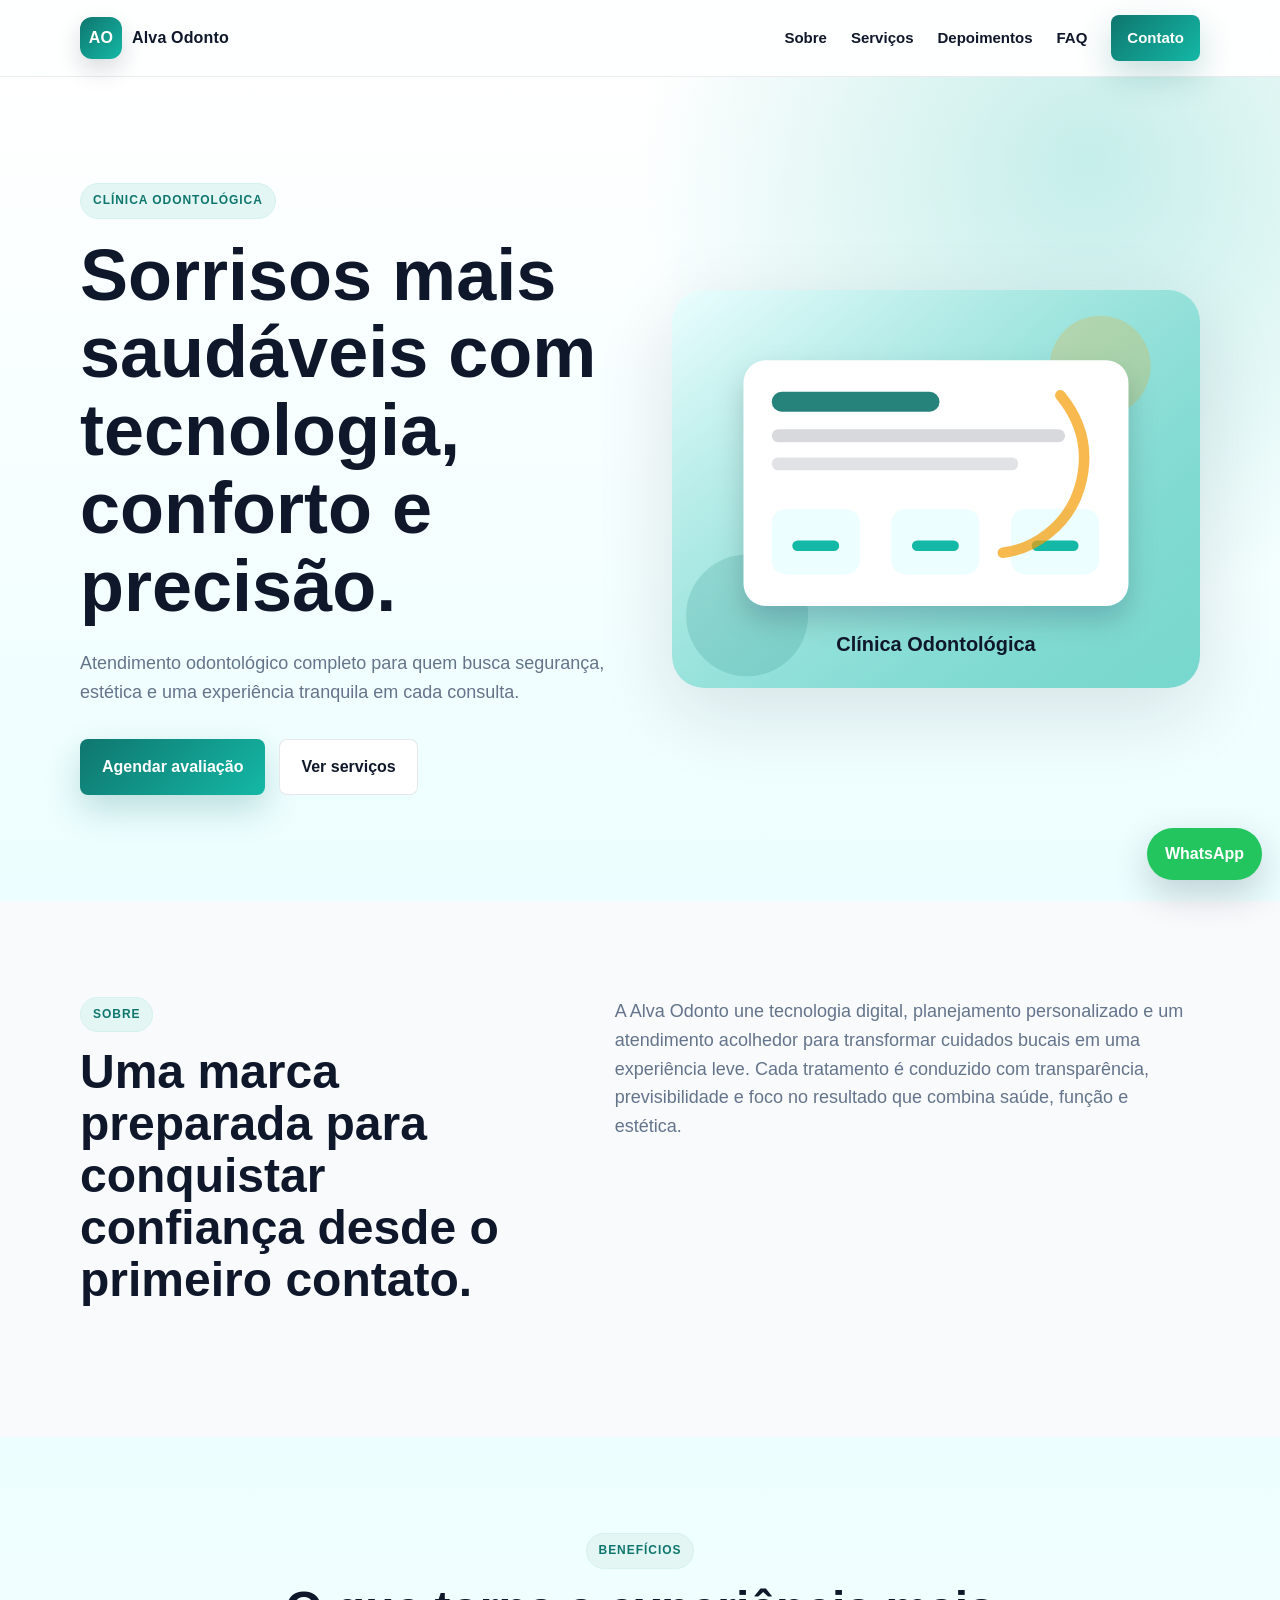
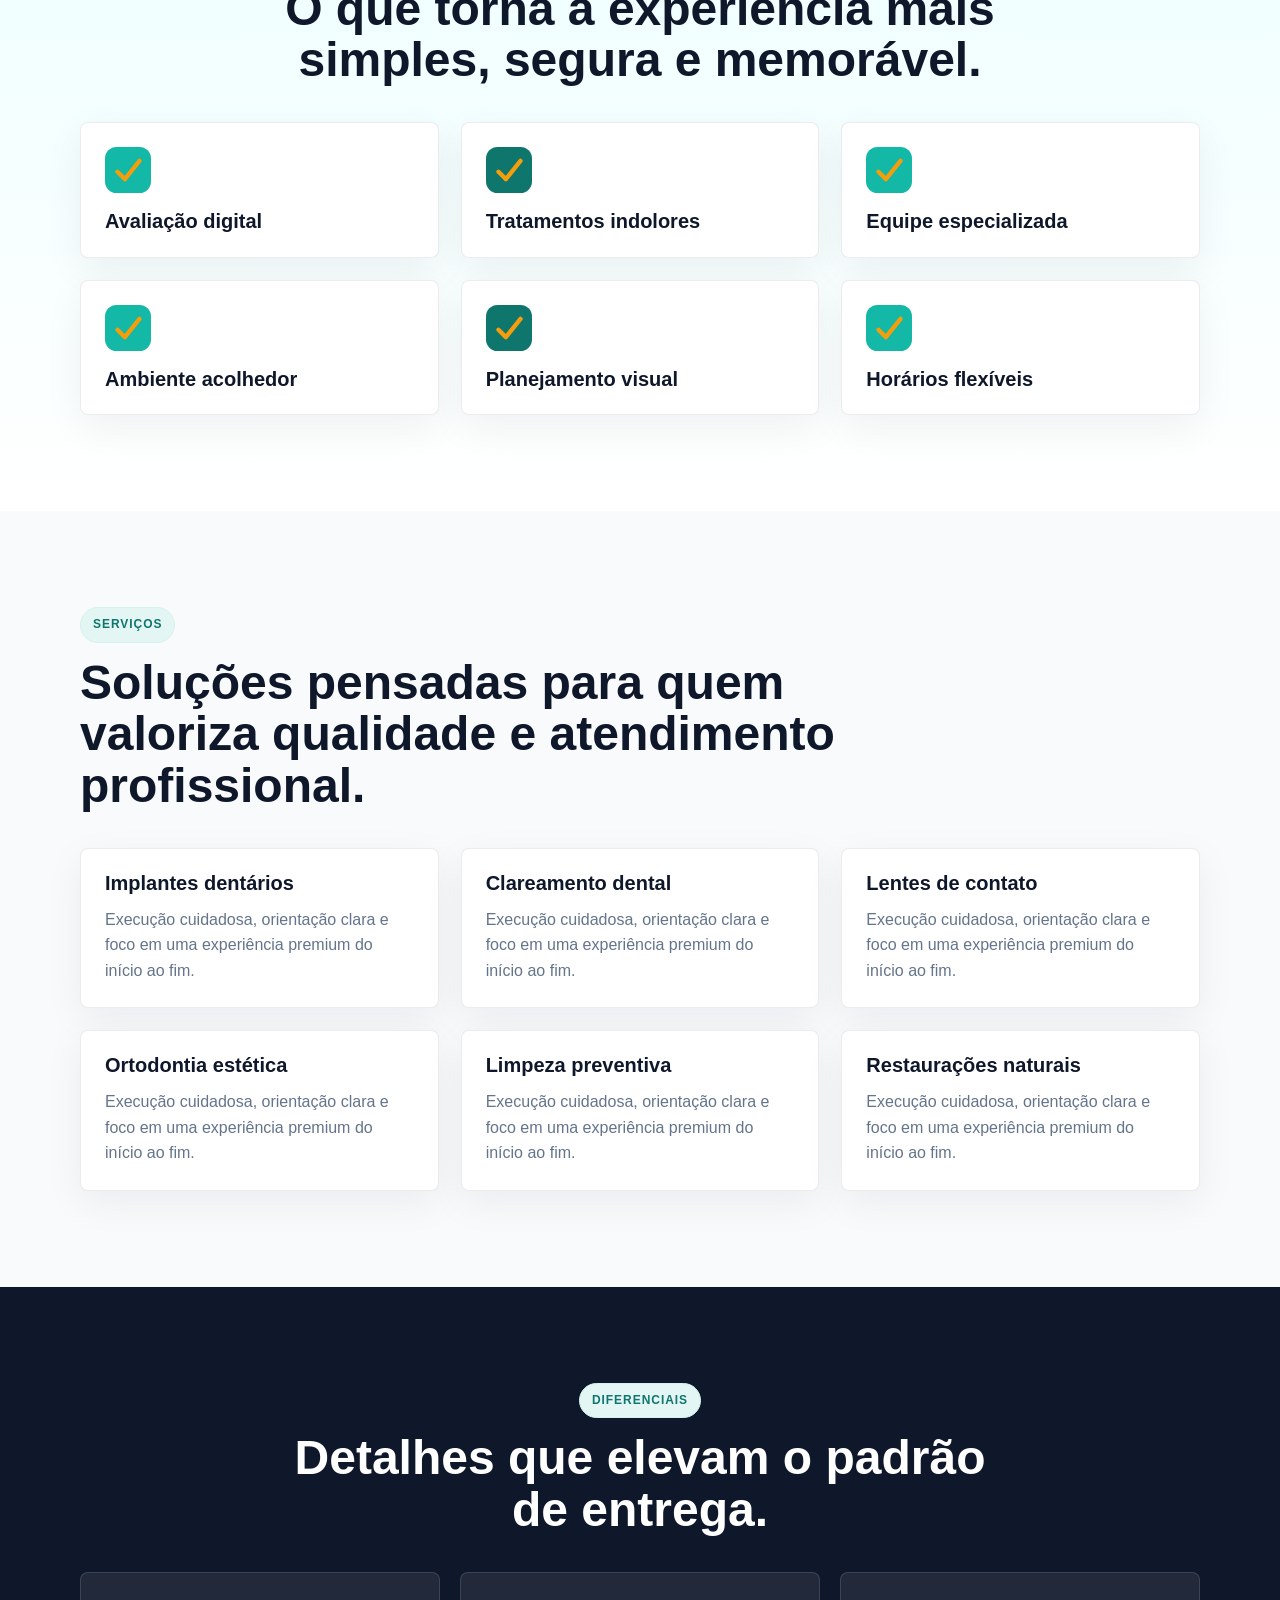
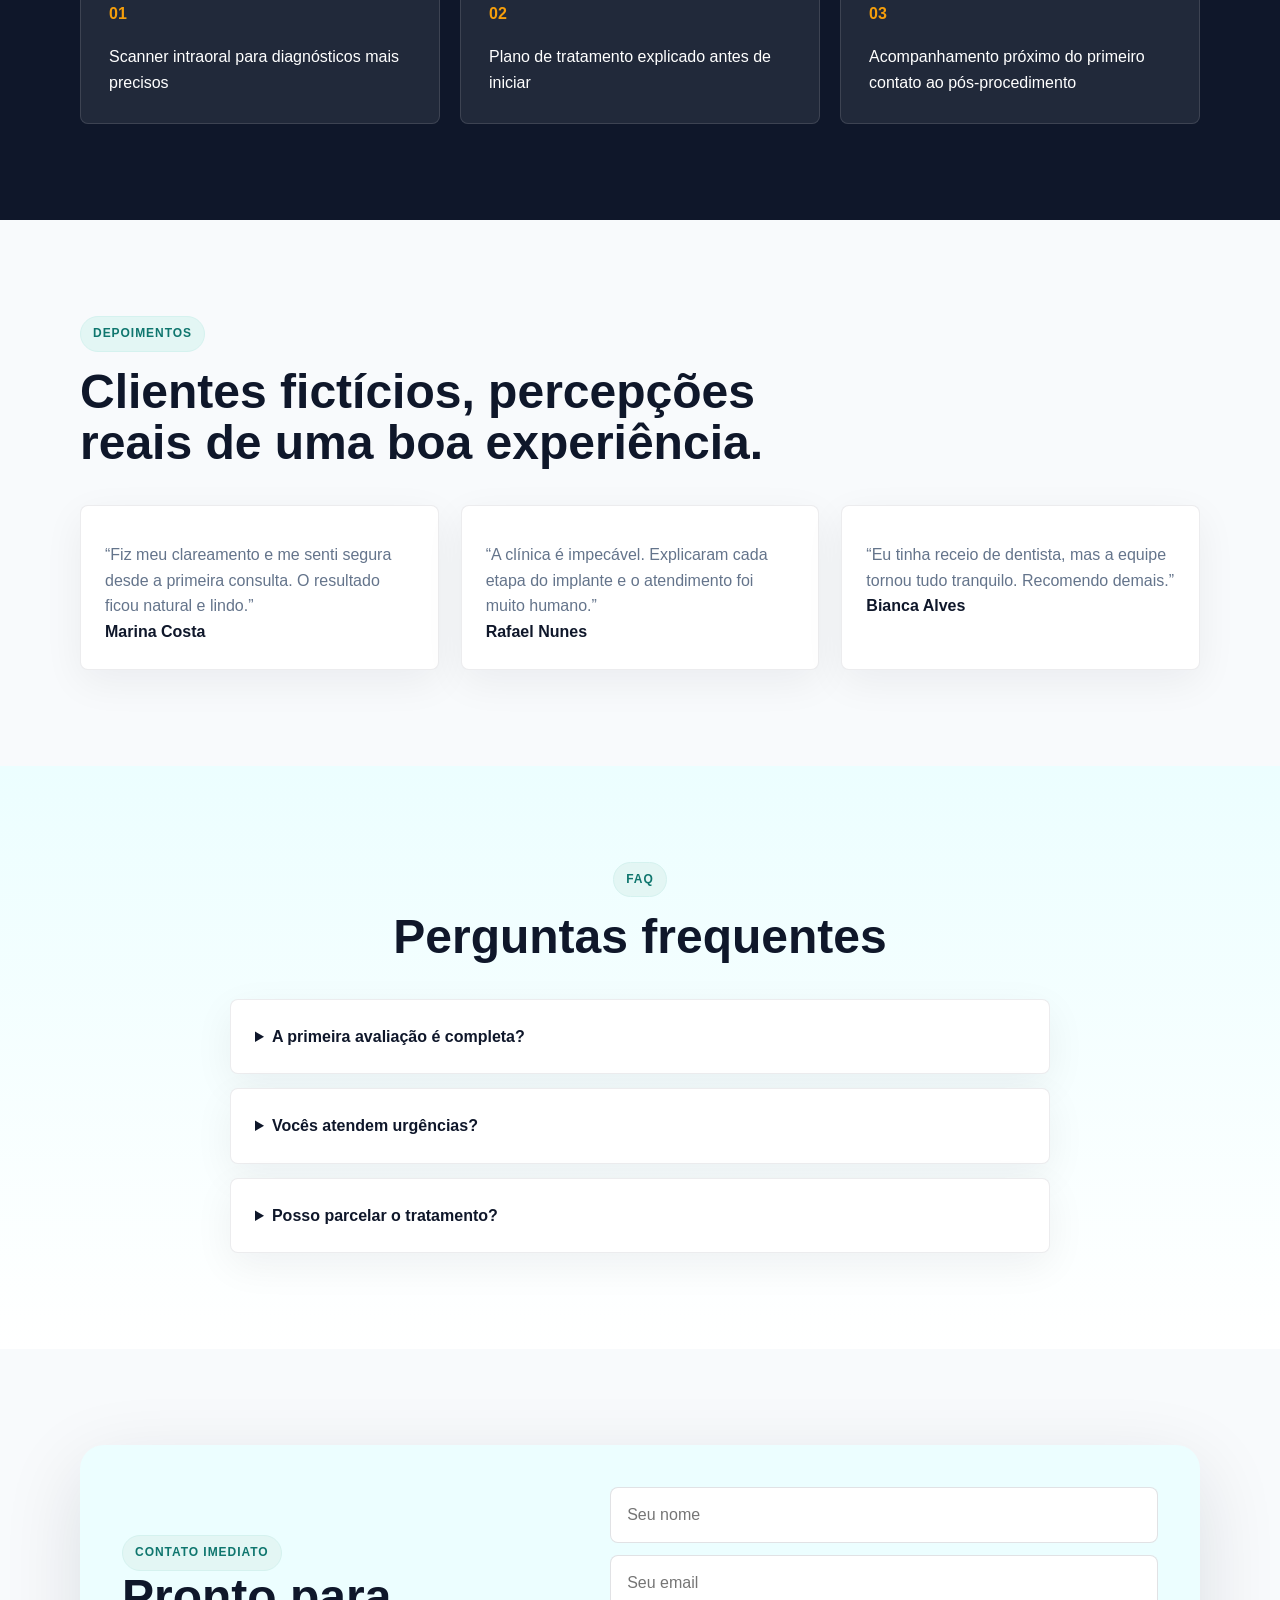
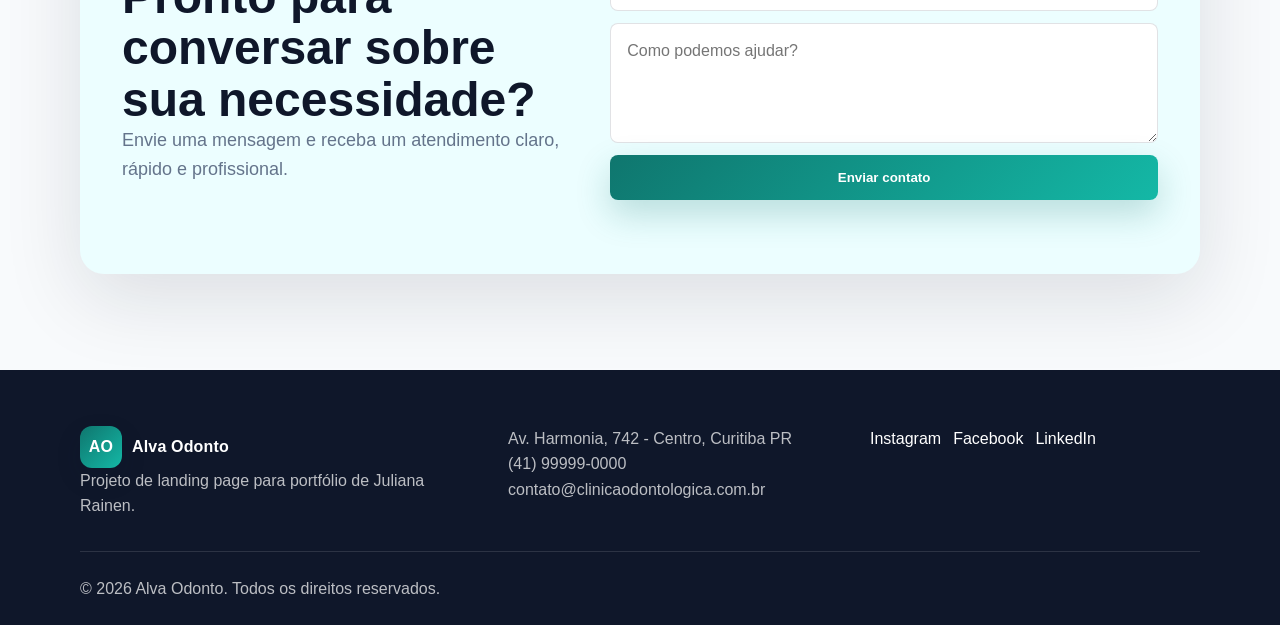
==== clinica-odontologica/index.html @ e6094a24 "feat: adiciona landing pages para portfolio" ====
<!DOCTYPE html>
<html lang="pt-BR">
<head>
  <meta charset="UTF-8">
  <meta name="viewport" content="width=device-width, initial-scale=1.0">
  <title>Alva Odonto | Clínica odontológica premium</title>
  <meta name="description" content="Landing page profissional para clínica odontológica com foco em implantes, estética dental e atendimento humanizado.">
  <meta name="keywords" content="clínica odontológica, dentista, implantes, clareamento dental, lentes de contato dental">
  <meta name="author" content="Juliana Rainen">
  <meta property="og:title" content="Alva Odonto | Clínica odontológica premium">
  <meta property="og:description" content="Landing page profissional para clínica odontológica com foco em implantes, estética dental e atendimento humanizado.">
  <meta property="og:type" content="website">
  <meta property="og:image" content="./assets/images/hero.svg">
  <link rel="icon" href="./assets/icons/favicon.svg" type="image/svg+xml">
  <link rel="stylesheet" href="./style.css">
</head>
<body>
  <header class="site-header">
    <nav class="nav container" aria-label="Menu principal">
      <a class="brand" href="#inicio" aria-label="Alva Odonto">
        <span class="brand-mark">AO</span>
        <span>Alva Odonto</span>
      </a>
      <button class="menu-toggle" aria-label="Abrir menu" aria-expanded="false">
        <span></span><span></span><span></span>
      </button>
      <div class="nav-links">
        <a href="#sobre">Sobre</a>
        <a href="#servicos">Serviços</a>
        <a href="#depoimentos">Depoimentos</a>
        <a href="#faq">FAQ</a>
        <a class="btn btn-small" href="#contato">Contato</a>
      </div>
    </nav>
  </header>

  <main>
    <section class="hero section" id="inicio">
      <div class="container hero-grid">
        <div class="hero-copy reveal">
          <span class="eyebrow">Clínica Odontológica</span>
          <h1>Sorrisos mais saudáveis com tecnologia, conforto e precisão.</h1>
          <p>Atendimento odontológico completo para quem busca segurança, estética e uma experiência tranquila em cada consulta.</p>
          <div class="hero-actions">
            <a class="btn" href="https://wa.me/5541999990000?text=Olá! Quero saber mais sobre Alva%20Odonto" target="_blank" rel="noopener">Agendar avaliação</a>
            <a class="btn btn-ghost" href="#servicos">Ver serviços</a>
          </div>
        </div>
        <div class="hero-media reveal">
          <img src="./assets/images/hero.svg" alt="consultório odontológico moderno">
        </div>
      </div>
    </section>

    <section class="section" id="sobre">
      <div class="container split">
        <div class="section-heading reveal">
          <span class="eyebrow">Sobre</span>
          <h2>Uma marca preparada para conquistar confiança desde o primeiro contato.</h2>
        </div>
        <p class="lead reveal">A Alva Odonto une tecnologia digital, planejamento personalizado e um atendimento acolhedor para transformar cuidados bucais em uma experiência leve. Cada tratamento é conduzido com transparência, previsibilidade e foco no resultado que combina saúde, função e estética.</p>
      </div>
    </section>

    <section class="section section-soft" id="beneficios">
      <div class="container">
        <div class="section-heading center reveal">
          <span class="eyebrow">Benefícios</span>
          <h2>O que torna a experiência mais simples, segura e memorável.</h2>
        </div>
        <div class="benefit-grid">
          <article class="benefit-card reveal">
            <img src="./assets/icons/check-1.svg" alt="">
            <h3>Avaliação digital</h3>
          </article>
          <article class="benefit-card reveal">
            <img src="./assets/icons/check-2.svg" alt="">
            <h3>Tratamentos indolores</h3>
          </article>
          <article class="benefit-card reveal">
            <img src="./assets/icons/check-3.svg" alt="">
            <h3>Equipe especializada</h3>
          </article>
          <article class="benefit-card reveal">
            <img src="./assets/icons/check-1.svg" alt="">
            <h3>Ambiente acolhedor</h3>
          </article>
          <article class="benefit-card reveal">
            <img src="./assets/icons/check-2.svg" alt="">
            <h3>Planejamento visual</h3>
          </article>
          <article class="benefit-card reveal">
            <img src="./assets/icons/check-3.svg" alt="">
            <h3>Horários flexíveis</h3>
          </article>
        </div>
      </div>
    </section>

    <section class="section" id="servicos">
      <div class="container">
        <div class="section-heading reveal">
          <span class="eyebrow">Serviços</span>
          <h2>Soluções pensadas para quem valoriza qualidade e atendimento profissional.</h2>
        </div>
        <div class="card-grid">
          <article class="service-card reveal">
            <h3>Implantes dentários</h3>
            <p>Execução cuidadosa, orientação clara e foco em uma experiência premium do início ao fim.</p>
          </article>
          <article class="service-card reveal">
            <h3>Clareamento dental</h3>
            <p>Execução cuidadosa, orientação clara e foco em uma experiência premium do início ao fim.</p>
          </article>
          <article class="service-card reveal">
            <h3>Lentes de contato</h3>
            <p>Execução cuidadosa, orientação clara e foco em uma experiência premium do início ao fim.</p>
          </article>
          <article class="service-card reveal">
            <h3>Ortodontia estética</h3>
            <p>Execução cuidadosa, orientação clara e foco em uma experiência premium do início ao fim.</p>
          </article>
          <article class="service-card reveal">
            <h3>Limpeza preventiva</h3>
            <p>Execução cuidadosa, orientação clara e foco em uma experiência premium do início ao fim.</p>
          </article>
          <article class="service-card reveal">
            <h3>Restaurações naturais</h3>
            <p>Execução cuidadosa, orientação clara e foco em uma experiência premium do início ao fim.</p>
          </article>
        </div>
      </div>
    </section>

    <section class="section section-dark" id="diferenciais">
      <div class="container">
        <div class="section-heading center reveal">
          <span class="eyebrow">Diferenciais</span>
          <h2>Detalhes que elevam o padrão de entrega.</h2>
        </div>
        <div class="feature-list">
          <article class="feature reveal">
            <span>01</span>
            <p>Scanner intraoral para diagnósticos mais precisos</p>
          </article>
          <article class="feature reveal">
            <span>02</span>
            <p>Plano de tratamento explicado antes de iniciar</p>
          </article>
          <article class="feature reveal">
            <span>03</span>
            <p>Acompanhamento próximo do primeiro contato ao pós-procedimento</p>
          </article>
        </div>
      </div>
    </section>

    <section class="section" id="depoimentos">
      <div class="container">
        <div class="section-heading reveal">
          <span class="eyebrow">Depoimentos</span>
          <h2>Clientes fictícios, percepções reais de uma boa experiência.</h2>
        </div>
        <div class="testimonial-grid">
          <article class="testimonial reveal">
            <p>“Fiz meu clareamento e me senti segura desde a primeira consulta. O resultado ficou natural e lindo.”</p>
            <strong>Marina Costa</strong>
          </article>
          <article class="testimonial reveal">
            <p>“A clínica é impecável. Explicaram cada etapa do implante e o atendimento foi muito humano.”</p>
            <strong>Rafael Nunes</strong>
          </article>
          <article class="testimonial reveal">
            <p>“Eu tinha receio de dentista, mas a equipe tornou tudo tranquilo. Recomendo demais.”</p>
            <strong>Bianca Alves</strong>
          </article>
        </div>
      </div>
    </section>

    <section class="section section-soft" id="faq">
      <div class="container narrow">
        <div class="section-heading center reveal">
          <span class="eyebrow">FAQ</span>
          <h2>Perguntas frequentes</h2>
        </div>
        <div class="faq-list">
          <details class="faq-item reveal">
            <summary>A primeira avaliação é completa?</summary>
            <p>Sim. A avaliação inclui escuta das necessidades, análise clínica e orientação inicial sobre o melhor caminho.</p>
          </details>
          <details class="faq-item reveal">
            <summary>Vocês atendem urgências?</summary>
            <p>Atendemos encaixes conforme disponibilidade para dor, fraturas e situações que precisam de cuidado rápido.</p>
          </details>
          <details class="faq-item reveal">
            <summary>Posso parcelar o tratamento?</summary>
            <p>Sim. As condições são apresentadas junto ao plano personalizado.</p>
          </details>
        </div>
      </div>
    </section>

    <section class="section final-cta" id="contato">
      <div class="container cta-panel reveal">
        <div>
          <span class="eyebrow">Contato imediato</span>
          <h2>Pronto para conversar sobre sua necessidade?</h2>
          <p>Envie uma mensagem e receba um atendimento claro, rápido e profissional.</p>
        </div>
        <form class="contact-form" novalidate>
          <input type="text" name="nome" placeholder="Seu nome" aria-label="Seu nome" required>
          <input type="email" name="email" placeholder="Seu email" aria-label="Seu email" required>
          <textarea name="mensagem" placeholder="Como podemos ajudar?" aria-label="Mensagem" required></textarea>
          <button class="btn" type="submit">Enviar contato</button>
          <small class="form-message" aria-live="polite"></small>
        </form>
      </div>
    </section>
  </main>

  <a class="whatsapp" href="https://wa.me/5541999990000?text=Olá! Vim pelo site da Alva%20Odonto" target="_blank" rel="noopener" aria-label="Chamar no WhatsApp">WhatsApp</a>
  <button class="back-to-top" aria-label="Voltar ao topo">↑</button>

  <footer class="footer">
    <div class="container footer-grid">
      <div>
        <a class="brand" href="#inicio"><span class="brand-mark">AO</span><span>Alva Odonto</span></a>
        <p>Projeto de landing page para portfólio de Juliana Rainen.</p>
      </div>
      <address>
        Av. Harmonia, 742 - Centro, Curitiba PR<br>
        (41) 99999-0000<br>
        contato@clinicaodontologica.com.br
      </address>
      <div class="social">
        <a href="#" aria-label="Instagram">Instagram</a>
        <a href="#" aria-label="Facebook">Facebook</a>
        <a href="#" aria-label="LinkedIn">LinkedIn</a>
      </div>
    </div>
    <p class="copyright">© 2026 Alva Odonto. Todos os direitos reservados.</p>
  </footer>
  <script src="./script.js"></script>
</body>
</html>
---- clinica-odontologica/style.css ----
:root {
  --primary: #0f766e;
  --secondary: #14b8a6;
  --soft: #ecfeff;
  --dark: #0f172a;
  --light: #f8fafc;
  --accent: #f59e0b;
  --muted: #64748b;
  --shadow: 0 24px 80px rgba(15, 23, 42, .12);
  --radius: 8px;
}

* {
  box-sizing: border-box;
  margin: 0;
  padding: 0;
}

html {
  scroll-behavior: smooth;
}

body {
  font-family: Inter, Arial, Helvetica, sans-serif;
  color: var(--dark);
  background: var(--light);
  line-height: 1.6;
}

img {
  display: block;
  max-width: 100%;
}

a {
  color: inherit;
  text-decoration: none;
}

.container {
  width: min(1120px, calc(100% - 32px));
  margin: 0 auto;
}

.site-header {
  position: sticky;
  top: 0;
  z-index: 20;
  background: rgba(255, 255, 255, .86);
  backdrop-filter: blur(18px);
  border-bottom: 1px solid rgba(15, 23, 42, .08);
}

.nav {
  height: 76px;
  display: flex;
  align-items: center;
  justify-content: space-between;
}

.brand {
  display: inline-flex;
  align-items: center;
  gap: 10px;
  font-weight: 800;
  letter-spacing: .01em;
}

.brand-mark {
  width: 42px;
  height: 42px;
  border-radius: 12px;
  display: grid;
  place-items: center;
  color: white;
  background: linear-gradient(135deg, var(--primary), var(--secondary));
  box-shadow: 0 10px 24px rgba(15, 23, 42, .16);
}

.nav-links {
  display: flex;
  align-items: center;
  gap: 24px;
  font-size: 15px;
  font-weight: 700;
}

.nav-links a {
  transition: color .2s ease;
}

.nav-links a:hover {
  color: var(--primary);
}

.menu-toggle {
  display: none;
  width: 44px;
  height: 44px;
  border: 0;
  border-radius: 8px;
  background: var(--soft);
}

.menu-toggle span {
  display: block;
  width: 22px;
  height: 2px;
  margin: 5px auto;
  background: var(--dark);
}

.section {
  padding: 96px 0;
}

.section-soft {
  background: linear-gradient(180deg, var(--soft), #fff);
}

.section-dark {
  background: var(--dark);
  color: white;
}

.hero {
  min-height: calc(100vh - 76px);
  display: flex;
  align-items: center;
  background:
    radial-gradient(circle at 85% 10%, color-mix(in srgb, var(--secondary) 24%, transparent), transparent 34%),
    linear-gradient(180deg, #fff 0%, var(--soft) 100%);
}

.hero-grid {
  display: grid;
  grid-template-columns: 1fr 1fr;
  gap: 64px;
  align-items: center;
}

.eyebrow {
  display: inline-flex;
  color: var(--primary);
  background: color-mix(in srgb, var(--secondary) 12%, white);
  border: 1px solid color-mix(in srgb, var(--secondary) 18%, white);
  border-radius: 999px;
  padding: 7px 12px;
  font-size: 12px;
  font-weight: 900;
  text-transform: uppercase;
  letter-spacing: .08em;
}

h1, h2, h3 {
  line-height: 1.08;
  letter-spacing: 0;
}

h1 {
  margin-top: 18px;
  font-size: clamp(42px, 6vw, 72px);
}

h2 {
  font-size: clamp(30px, 4vw, 48px);
}

h3 {
  font-size: 20px;
}

.hero-copy p,
.lead,
.cta-panel p {
  color: var(--muted);
  font-size: 18px;
}

.hero-copy p {
  margin: 24px 0 32px;
  max-width: 620px;
}

.hero-actions {
  display: flex;
  flex-wrap: wrap;
  gap: 14px;
}

.btn {
  display: inline-flex;
  align-items: center;
  justify-content: center;
  border: 0;
  border-radius: var(--radius);
  padding: 15px 22px;
  color: white;
  background: linear-gradient(135deg, var(--primary), var(--secondary));
  box-shadow: 0 14px 34px color-mix(in srgb, var(--primary) 24%, transparent);
  font-weight: 900;
  cursor: pointer;
  transition: transform .2s ease, box-shadow .2s ease;
}

.btn:hover {
  transform: translateY(-2px);
  box-shadow: 0 18px 44px color-mix(in srgb, var(--primary) 32%, transparent);
}

.btn-small {
  padding: 11px 16px;
}

.btn-ghost {
  color: var(--dark);
  background: white;
  box-shadow: inset 0 0 0 1px rgba(15, 23, 42, .1);
}

.hero-media {
  border-radius: 32px;
  overflow: hidden;
  box-shadow: var(--shadow);
}

.split {
  display: grid;
  grid-template-columns: .9fr 1.1fr;
  gap: 56px;
  align-items: start;
}

.section-heading {
  max-width: 760px;
  margin-bottom: 36px;
}

.section-heading h2 {
  margin-top: 14px;
}

.center {
  text-align: center;
  margin-left: auto;
  margin-right: auto;
}

.benefit-grid,
.card-grid,
.testimonial-grid {
  display: grid;
  grid-template-columns: repeat(3, 1fr);
  gap: 22px;
}

.benefit-card,
.service-card,
.testimonial,
.faq-item {
  background: white;
  border: 1px solid rgba(15, 23, 42, .08);
  border-radius: var(--radius);
  padding: 24px;
  box-shadow: 0 12px 40px rgba(15, 23, 42, .06);
  transition: transform .2s ease, box-shadow .2s ease;
}

.benefit-card:hover,
.service-card:hover,
.testimonial:hover {
  transform: translateY(-4px);
  box-shadow: var(--shadow);
}

.benefit-card img {
  width: 46px;
  margin-bottom: 18px;
}

.service-card p,
.testimonial p,
.faq-item p {
  color: var(--muted);
  margin-top: 12px;
}

.feature-list {
  display: grid;
  grid-template-columns: repeat(3, 1fr);
  gap: 20px;
}

.feature {
  padding: 28px;
  border-radius: var(--radius);
  background: rgba(255, 255, 255, .08);
  border: 1px solid rgba(255, 255, 255, .12);
}

.feature span {
  display: block;
  color: var(--accent);
  font-weight: 900;
  margin-bottom: 18px;
}

.narrow {
  max-width: 820px;
}

.faq-list {
  display: grid;
  gap: 14px;
}

.faq-item summary {
  cursor: pointer;
  font-weight: 900;
}

.cta-panel {
  display: grid;
  grid-template-columns: .9fr 1.1fr;
  gap: 40px;
  align-items: center;
  padding: 42px;
  border-radius: 24px;
  background: var(--soft);
  box-shadow: var(--shadow);
}

.contact-form {
  display: grid;
  gap: 12px;
}

.contact-form input,
.contact-form textarea {
  width: 100%;
  border: 1px solid rgba(15, 23, 42, .12);
  border-radius: var(--radius);
  padding: 14px 16px;
  font: inherit;
  outline: none;
}

.contact-form textarea {
  min-height: 120px;
  resize: vertical;
}

.contact-form input:focus,
.contact-form textarea:focus {
  border-color: var(--primary);
  box-shadow: 0 0 0 4px color-mix(in srgb, var(--primary) 14%, transparent);
}

.form-message {
  min-height: 20px;
  color: var(--primary);
  font-weight: 800;
}

.whatsapp,
.back-to-top {
  position: fixed;
  right: 18px;
  z-index: 30;
  border: 0;
  border-radius: 999px;
  box-shadow: 0 14px 36px rgba(15, 23, 42, .2);
}

.whatsapp {
  bottom: 20px;
  padding: 13px 18px;
  color: white;
  background: #22c55e;
  font-weight: 900;
}

.back-to-top {
  bottom: 78px;
  width: 44px;
  height: 44px;
  color: white;
  background: var(--dark);
  cursor: pointer;
  opacity: 0;
  pointer-events: none;
  transition: opacity .2s ease, transform .2s ease;
}

.back-to-top.visible {
  opacity: 1;
  pointer-events: auto;
}

.footer {
  padding: 56px 0 24px;
  color: white;
  background: var(--dark);
}

.footer-grid {
  display: grid;
  grid-template-columns: 1.2fr 1fr 1fr;
  gap: 32px;
}

.footer p,
.footer address {
  color: rgba(255, 255, 255, .72);
  font-style: normal;
}

.social {
  display: flex;
  flex-wrap: wrap;
  gap: 12px;
}

.copyright {
  width: min(1120px, calc(100% - 32px));
  margin: 32px auto 0;
  padding-top: 24px;
  border-top: 1px solid rgba(255,255,255,.12);
}

.reveal {
  opacity: 0;
  transform: translateY(22px);
  transition: opacity .6s ease, transform .6s ease;
}

.reveal.visible {
  opacity: 1;
  transform: translateY(0);
}

@media (max-width: 900px) {
  .menu-toggle {
    display: block;
  }

  .nav-links {
    position: absolute;
    inset: 76px 16px auto 16px;
    display: none;
    flex-direction: column;
    align-items: stretch;
    padding: 18px;
    border-radius: 16px;
    background: white;
    box-shadow: var(--shadow);
  }

  .nav-links.open {
    display: flex;
  }

  .hero-grid,
  .split,
  .cta-panel,
  .footer-grid {
    grid-template-columns: 1fr;
  }

  .benefit-grid,
  .card-grid,
  .testimonial-grid,
  .feature-list {
    grid-template-columns: repeat(2, 1fr);
  }

  .section {
    padding: 72px 0;
  }
}

@media (max-width: 620px) {
  .hero {
    min-height: auto;
  }

  .hero-grid {
    gap: 34px;
  }

  .benefit-grid,
  .card-grid,
  .testimonial-grid,
  .feature-list {
    grid-template-columns: 1fr;
  }

  .cta-panel {
    padding: 24px;
    border-radius: 18px;
  }

  .whatsapp {
    left: 16px;
    right: 16px;
    text-align: center;
    justify-content: center;
  }
}
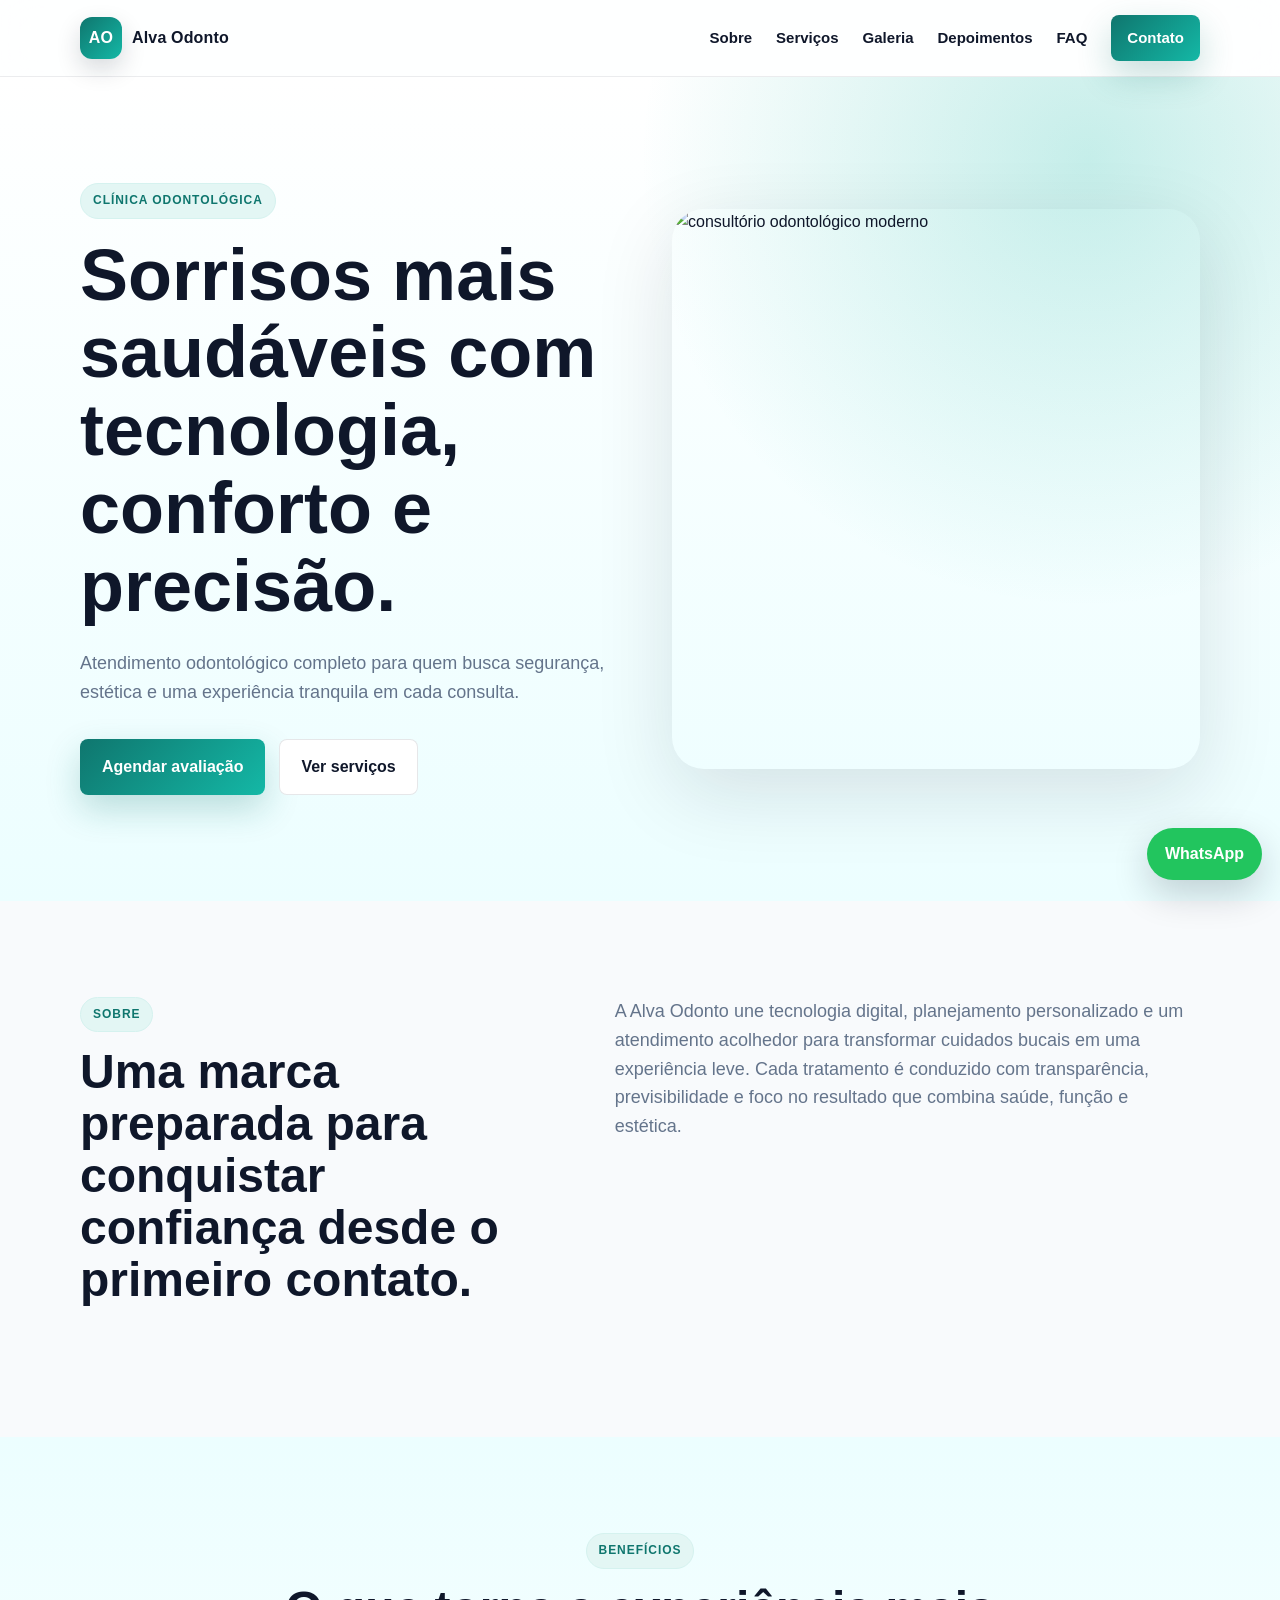
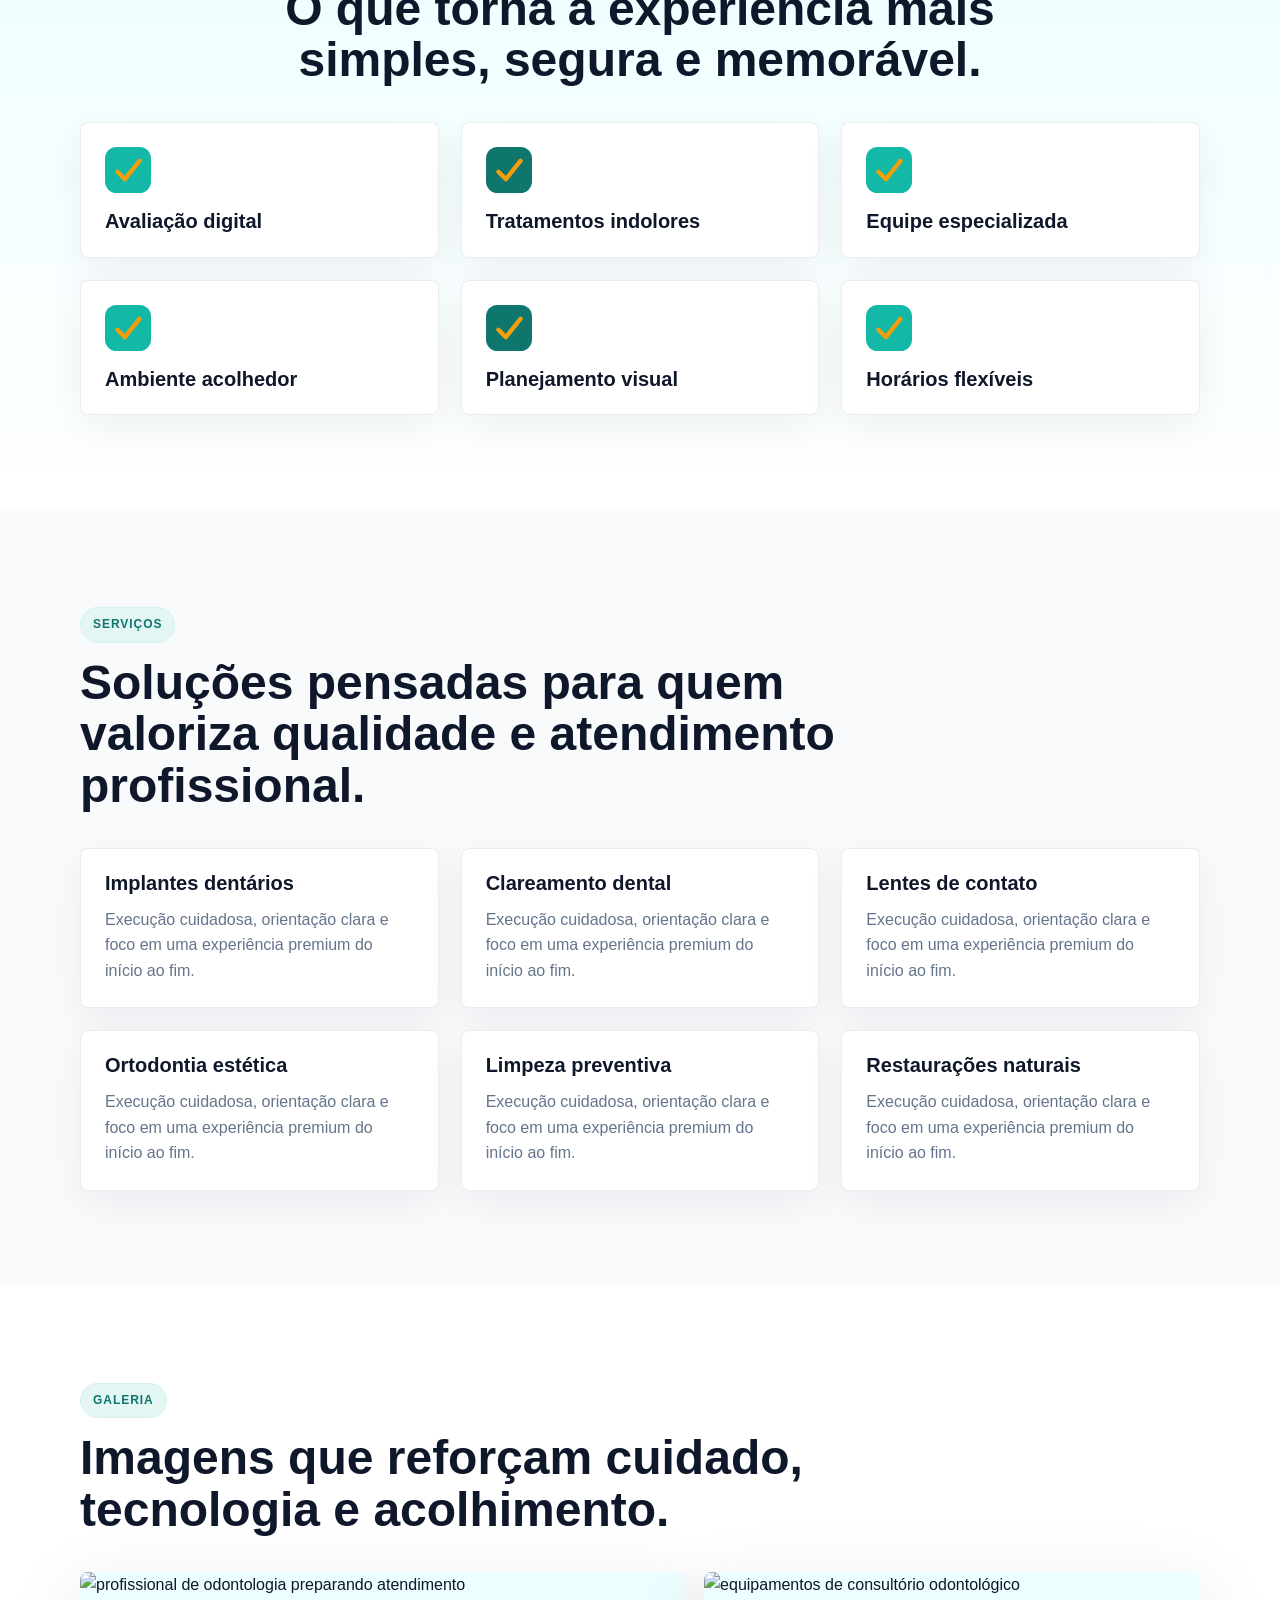
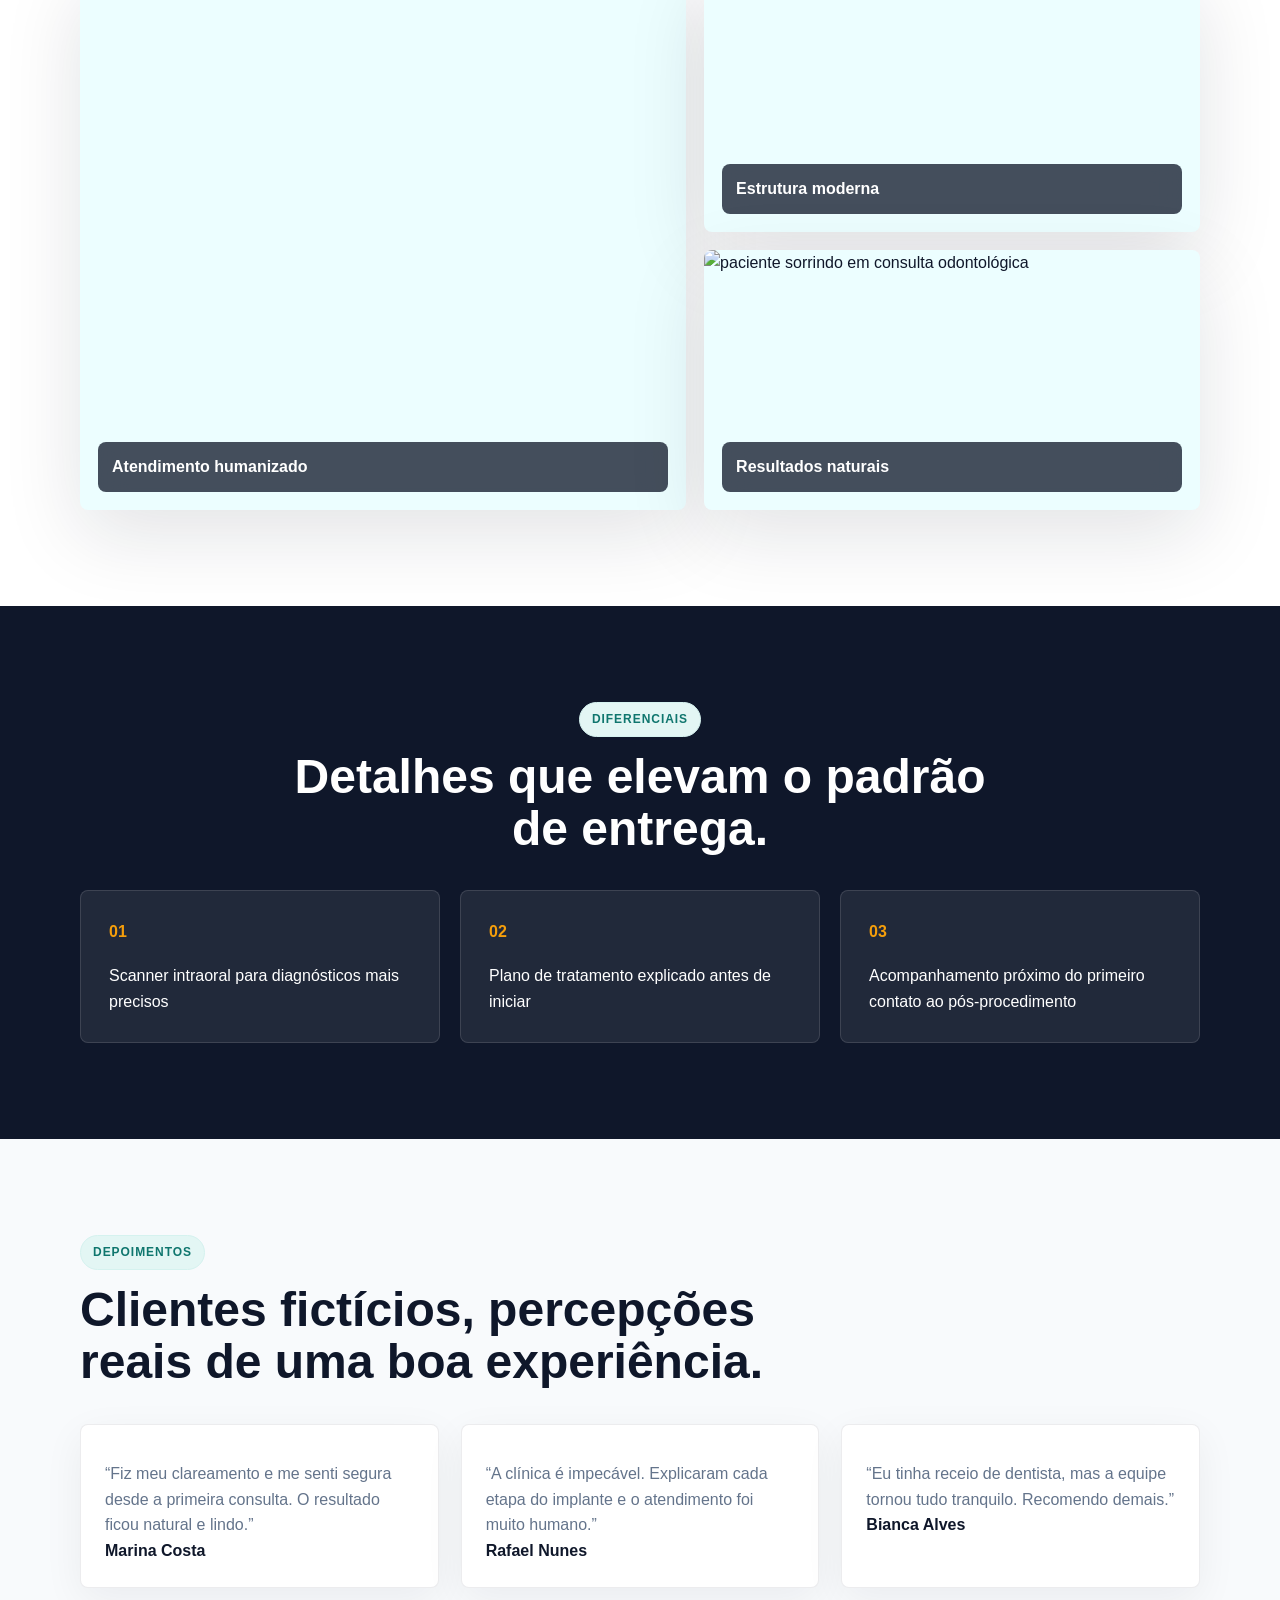
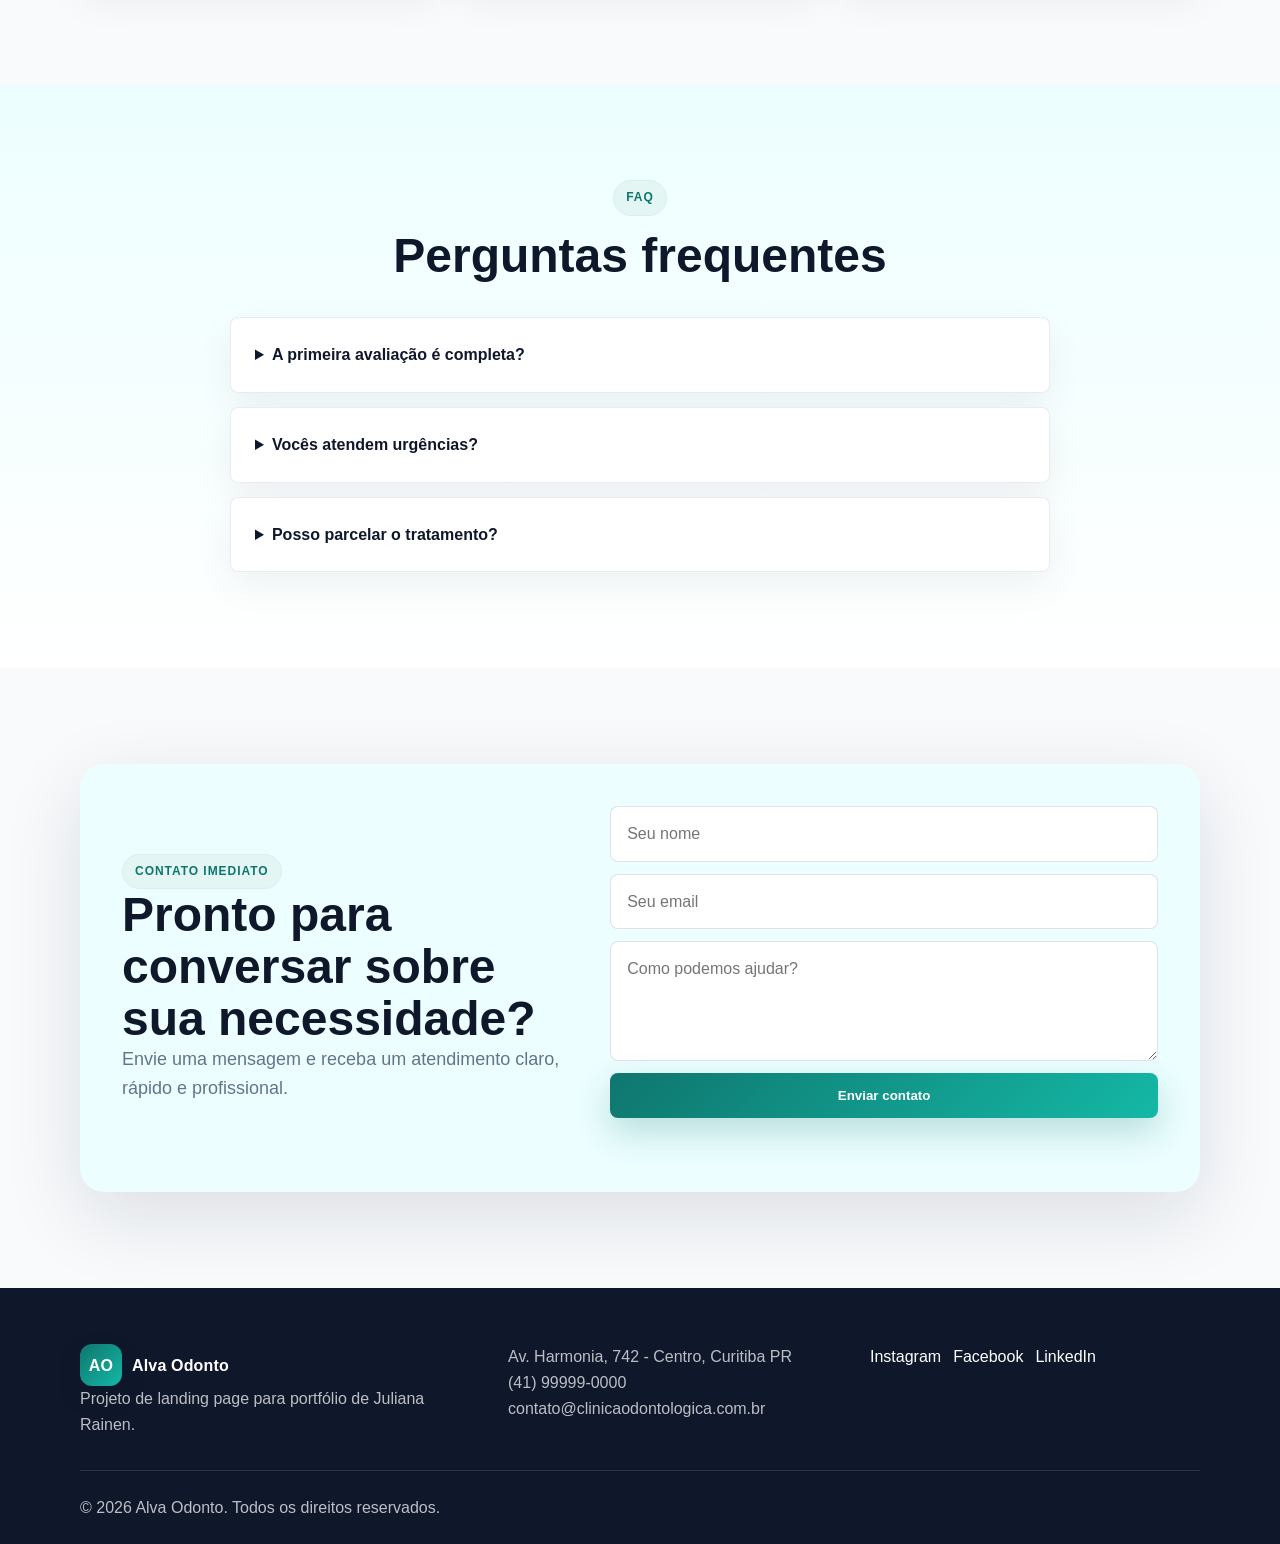
==== commit d908d659: "Adiciona imagens aos modelos de landing pages" ====
--- a/clinica-odontologica/index.html
+++ b/clinica-odontologica/index.html
@@ -10,7 +10,7 @@
   <meta property="og:title" content="Alva Odonto | Clínica odontológica premium">
   <meta property="og:description" content="Landing page profissional para clínica odontológica com foco em implantes, estética dental e atendimento humanizado.">
   <meta property="og:type" content="website">
-  <meta property="og:image" content="./assets/images/hero.svg">
+  <meta property="og:image" content="https://images.unsplash.com/photo-1606811971618-4486d14f3f99?auto=format&fit=crop&w=1200&q=80">
   <link rel="icon" href="./assets/icons/favicon.svg" type="image/svg+xml">
   <link rel="stylesheet" href="./style.css">
 </head>
@@ -27,6 +27,7 @@
       <div class="nav-links">
         <a href="#sobre">Sobre</a>
         <a href="#servicos">Serviços</a>
+        <a href="#galeria">Galeria</a>
         <a href="#depoimentos">Depoimentos</a>
         <a href="#faq">FAQ</a>
         <a class="btn btn-small" href="#contato">Contato</a>
@@ -47,7 +48,7 @@
           </div>
         </div>
         <div class="hero-media reveal">
-          <img src="./assets/images/hero.svg" alt="consultório odontológico moderno">
+          <img src="https://images.unsplash.com/photo-1606811971618-4486d14f3f99?auto=format&fit=crop&w=1200&q=80" alt="consultório odontológico moderno">
         </div>
       </div>
     </section>
@@ -128,6 +129,29 @@
             <h3>Restaurações naturais</h3>
             <p>Execução cuidadosa, orientação clara e foco em uma experiência premium do início ao fim.</p>
           </article>
+        </div>
+      </div>
+    </section>
+
+    <section class="section visual-showcase" id="galeria">
+      <div class="container">
+        <div class="section-heading reveal">
+          <span class="eyebrow">Galeria</span>
+          <h2>Imagens que reforçam cuidado, tecnologia e acolhimento.</h2>
+        </div>
+        <div class="showcase-grid">
+          <figure class="showcase-card reveal">
+            <img src="https://images.unsplash.com/photo-1588776814546-1ffcf47267a5?auto=format&fit=crop&w=1200&q=80" alt="profissional de odontologia preparando atendimento">
+            <span>Atendimento humanizado</span>
+          </figure>
+          <figure class="showcase-card reveal">
+            <img src="https://images.unsplash.com/photo-1629909613654-28e377c37b09?auto=format&fit=crop&w=900&q=80" alt="equipamentos de consultório odontológico">
+            <span>Estrutura moderna</span>
+          </figure>
+          <figure class="showcase-card reveal">
+            <img src="https://images.unsplash.com/photo-1609840114035-3c981b782dfe?auto=format&fit=crop&w=900&q=80" alt="paciente sorrindo em consulta odontológica">
+            <span>Resultados naturais</span>
+          </figure>
         </div>
       </div>
     </section>
--- a/clinica-odontologica/style.css
+++ b/clinica-odontologica/style.css
@@ -224,6 +224,12 @@
   box-shadow: var(--shadow);
 }
 
+.hero-media img {
+  width: 100%;
+  height: min(560px, 70vh);
+  object-fit: cover;
+}
+
 .split {
   display: grid;
   grid-template-columns: .9fr 1.1fr;
@@ -291,6 +297,54 @@
   gap: 20px;
 }
 
+.visual-showcase {
+  background: #fff;
+}
+
+.showcase-grid {
+  display: grid;
+  grid-template-columns: 1.1fr .9fr;
+  grid-template-rows: repeat(2, 260px);
+  gap: 18px;
+}
+
+.showcase-card {
+  position: relative;
+  min-height: 240px;
+  border-radius: 8px;
+  overflow: hidden;
+  background: var(--soft);
+  box-shadow: var(--shadow);
+}
+
+.showcase-card:first-child {
+  grid-row: span 2;
+}
+
+.showcase-card img {
+  width: 100%;
+  height: 100%;
+  object-fit: cover;
+  transition: transform .4s ease;
+}
+
+.showcase-card:hover img {
+  transform: scale(1.04);
+}
+
+.showcase-card span {
+  position: absolute;
+  left: 18px;
+  right: 18px;
+  bottom: 18px;
+  padding: 12px 14px;
+  border-radius: 8px;
+  color: white;
+  background: rgba(15, 23, 42, .76);
+  backdrop-filter: blur(14px);
+  font-weight: 900;
+}
+
 .feature {
   padding: 28px;
   border-radius: var(--radius);
@@ -470,8 +524,17 @@
   .benefit-grid,
   .card-grid,
   .testimonial-grid,
+  .showcase-grid,
   .feature-list {
     grid-template-columns: repeat(2, 1fr);
+  }
+
+  .showcase-grid {
+    grid-template-rows: none;
+  }
+
+  .showcase-card:first-child {
+    grid-row: auto;
   }
 
   .section {
@@ -491,6 +554,7 @@
   .benefit-grid,
   .card-grid,
   .testimonial-grid,
+  .showcase-grid,
   .feature-list {
     grid-template-columns: 1fr;
   }
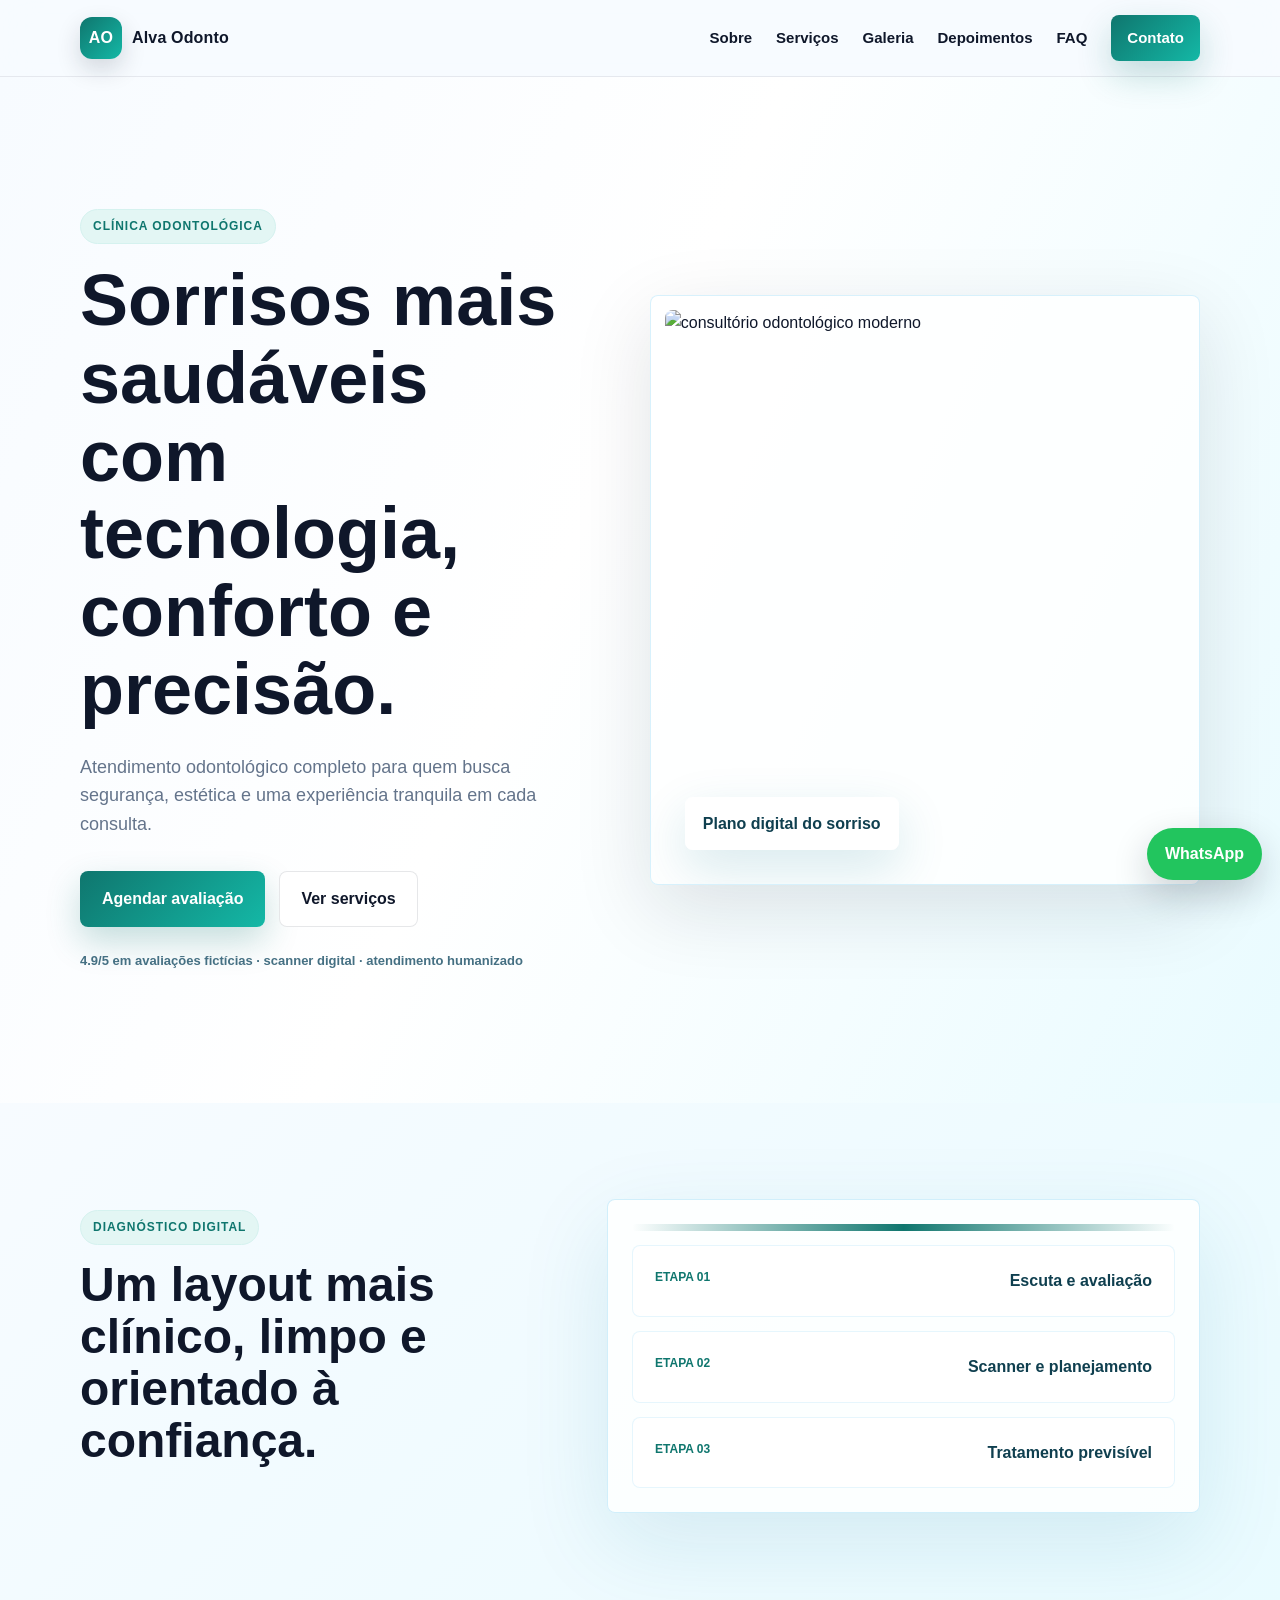
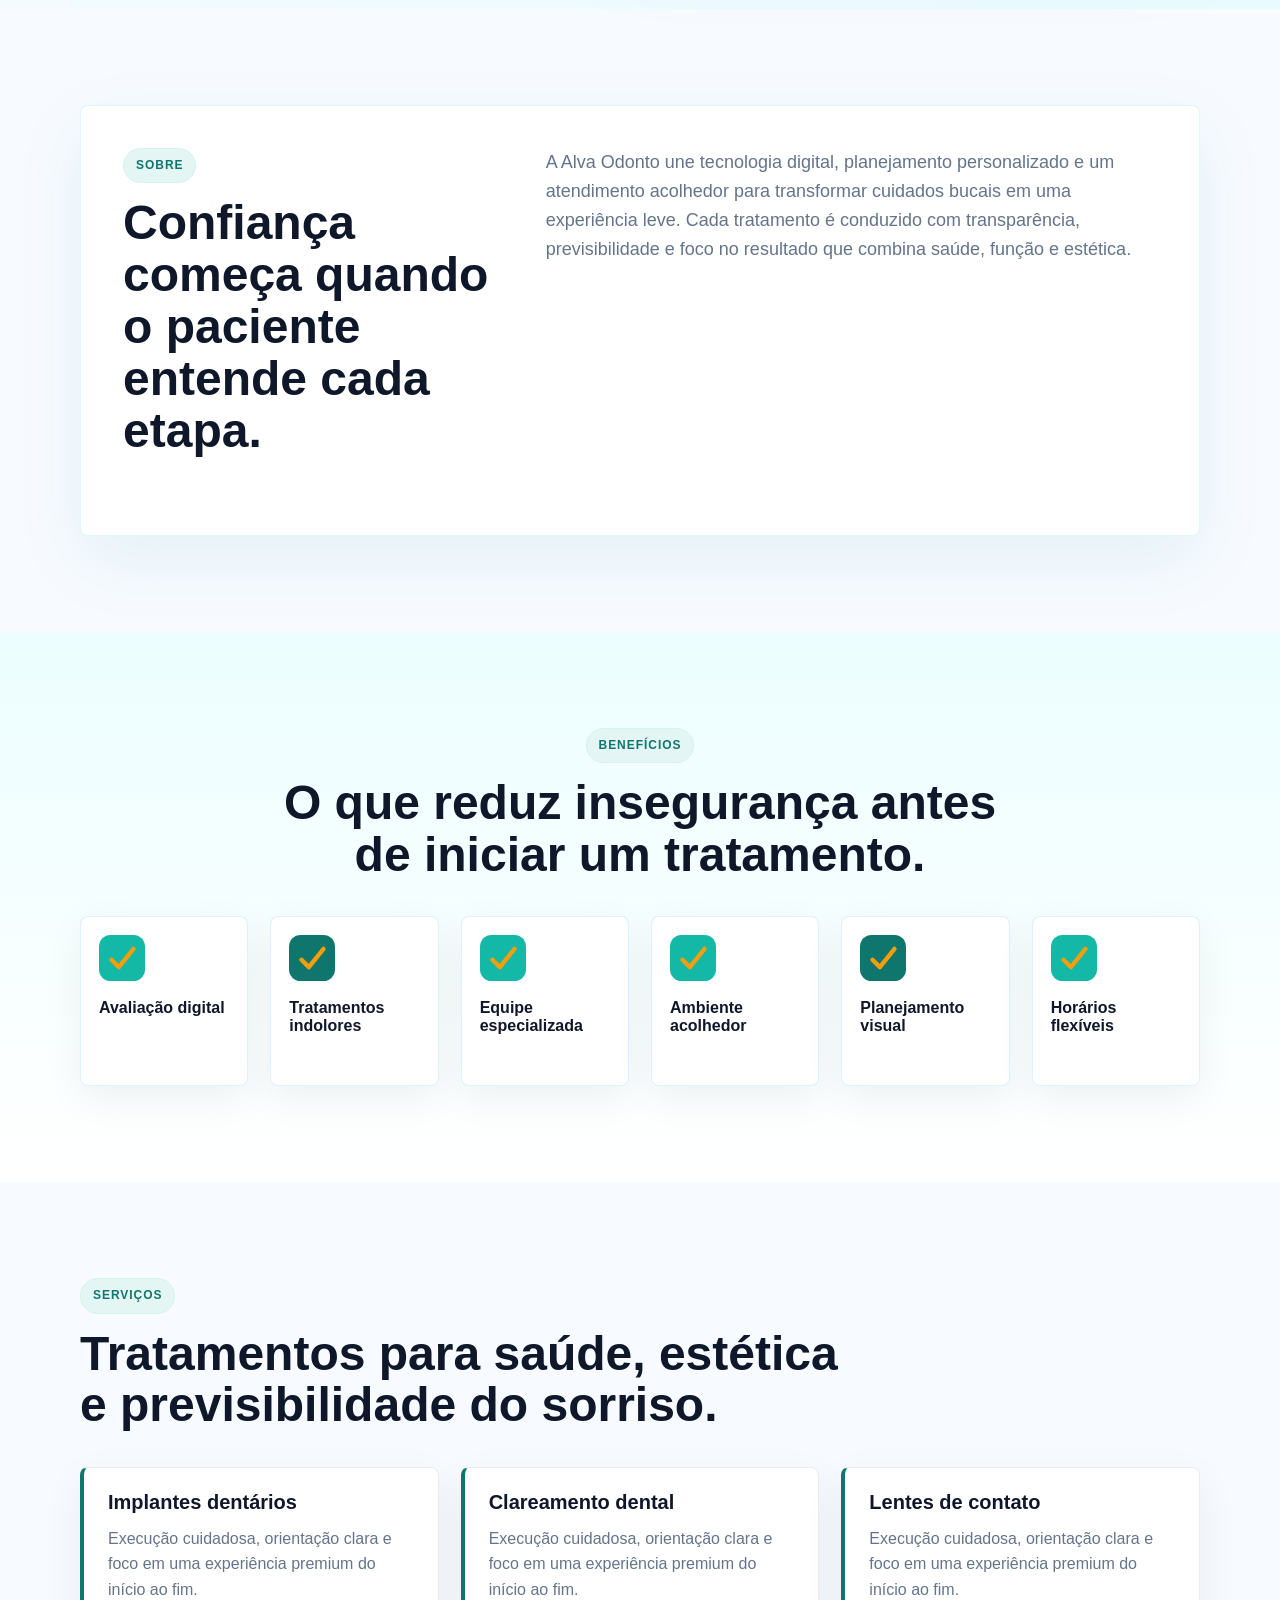
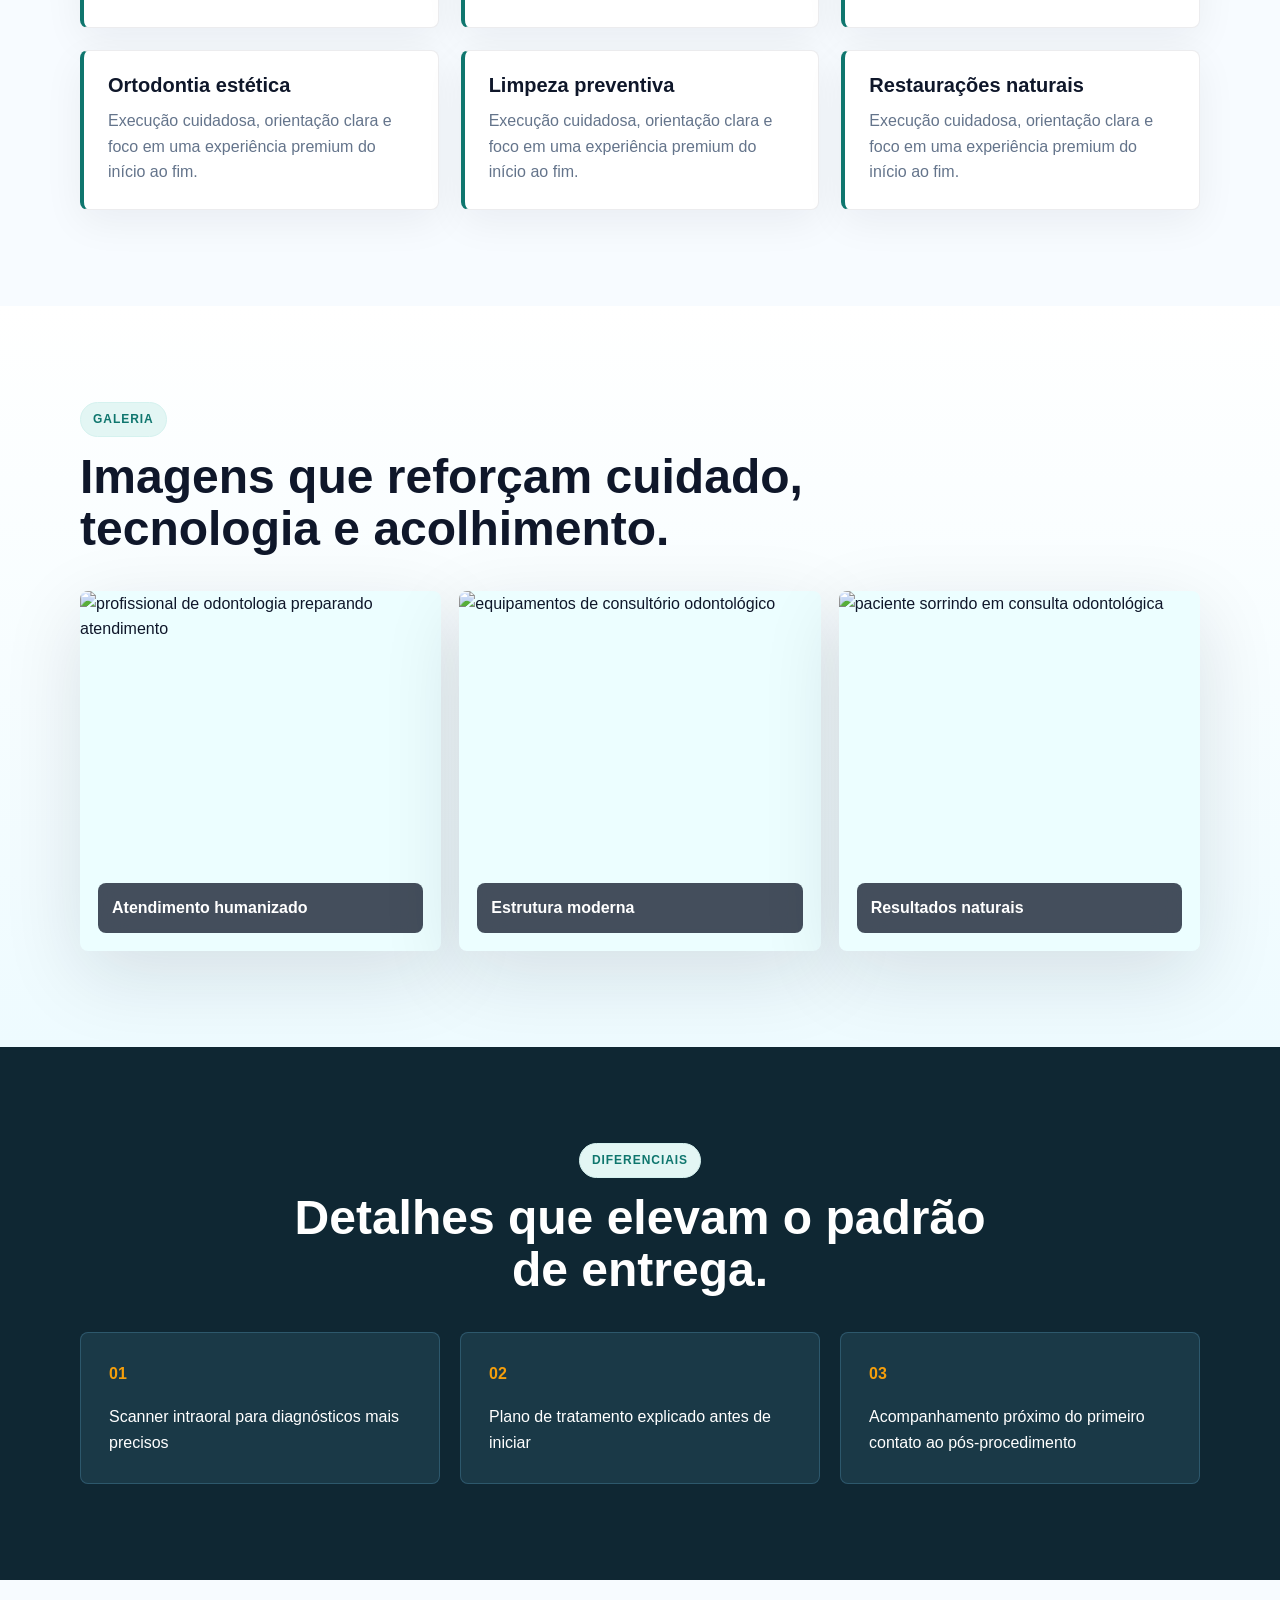
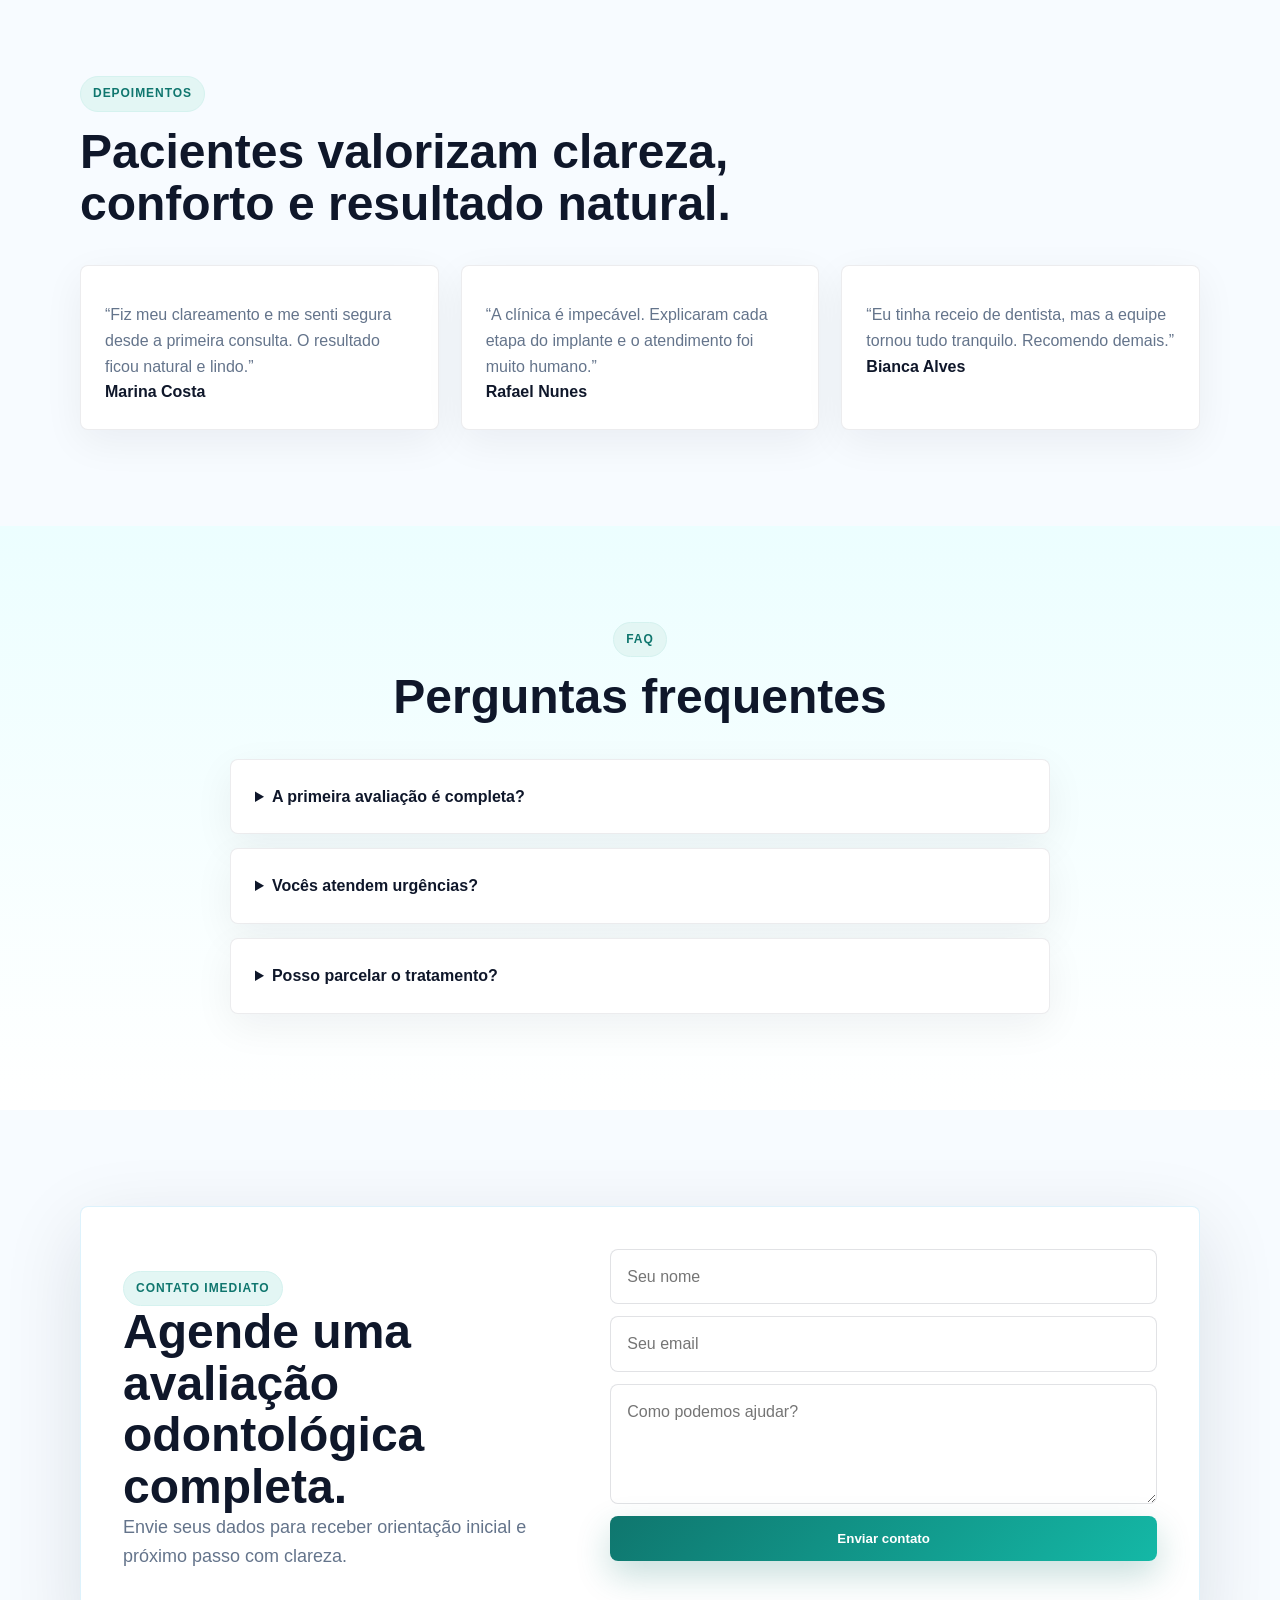
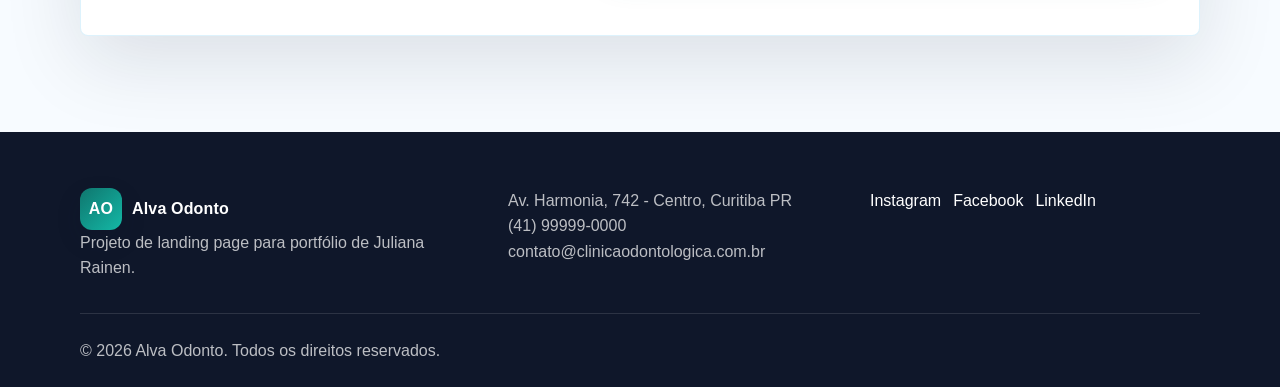
==== commit bb4d62e0: "Cria estruturas premium por nicho" ====
--- a/clinica-odontologica/index.html
+++ b/clinica-odontologica/index.html
@@ -53,11 +53,35 @@
       </div>
     </section>
 
+    <section class="section clinic-flow" id="diagnostico">
+      <div class="container clinic-grid">
+        <div class="section-heading reveal">
+          <span class="eyebrow">Diagnóstico digital</span>
+          <h2>Um layout mais clínico, limpo e orientado à confiança.</h2>
+        </div>
+        <div class="diagnostic-card reveal">
+          <div class="scan-line"></div>
+          <article>
+            <span>Etapa 01</span>
+            <strong>Escuta e avaliação</strong>
+          </article>
+          <article>
+            <span>Etapa 02</span>
+            <strong>Scanner e planejamento</strong>
+          </article>
+          <article>
+            <span>Etapa 03</span>
+            <strong>Tratamento previsível</strong>
+          </article>
+        </div>
+      </div>
+    </section>
+
     <section class="section" id="sobre">
       <div class="container split">
         <div class="section-heading reveal">
           <span class="eyebrow">Sobre</span>
-          <h2>Uma marca preparada para conquistar confiança desde o primeiro contato.</h2>
+          <h2>Confiança começa quando o paciente entende cada etapa.</h2>
         </div>
         <p class="lead reveal">A Alva Odonto une tecnologia digital, planejamento personalizado e um atendimento acolhedor para transformar cuidados bucais em uma experiência leve. Cada tratamento é conduzido com transparência, previsibilidade e foco no resultado que combina saúde, função e estética.</p>
       </div>
@@ -67,7 +91,7 @@
       <div class="container">
         <div class="section-heading center reveal">
           <span class="eyebrow">Benefícios</span>
-          <h2>O que torna a experiência mais simples, segura e memorável.</h2>
+          <h2>O que reduz insegurança antes de iniciar um tratamento.</h2>
         </div>
         <div class="benefit-grid">
           <article class="benefit-card reveal">
@@ -102,7 +126,7 @@
       <div class="container">
         <div class="section-heading reveal">
           <span class="eyebrow">Serviços</span>
-          <h2>Soluções pensadas para quem valoriza qualidade e atendimento profissional.</h2>
+          <h2>Tratamentos para saúde, estética e previsibilidade do sorriso.</h2>
         </div>
         <div class="card-grid">
           <article class="service-card reveal">
@@ -183,7 +207,7 @@
       <div class="container">
         <div class="section-heading reveal">
           <span class="eyebrow">Depoimentos</span>
-          <h2>Clientes fictícios, percepções reais de uma boa experiência.</h2>
+          <h2>Pacientes valorizam clareza, conforto e resultado natural.</h2>
         </div>
         <div class="testimonial-grid">
           <article class="testimonial reveal">
@@ -229,8 +253,8 @@
       <div class="container cta-panel reveal">
         <div>
           <span class="eyebrow">Contato imediato</span>
-          <h2>Pronto para conversar sobre sua necessidade?</h2>
-          <p>Envie uma mensagem e receba um atendimento claro, rápido e profissional.</p>
+          <h2>Agende uma avaliação odontológica completa.</h2>
+          <p>Envie seus dados para receber orientação inicial e próximo passo com clareza.</p>
         </div>
         <form class="contact-form" novalidate>
           <input type="text" name="nome" placeholder="Seu nome" aria-label="Seu nome" required>
--- a/clinica-odontologica/style.css
+++ b/clinica-odontologica/style.css
@@ -543,6 +543,92 @@
 }
 
 @media (max-width: 620px) {
+  html,
+  body {
+    overflow-x: hidden;
+  }
+
+  h1 {
+    font-size: 40px;
+  }
+
+  .benefit-grid {
+    grid-template-columns: 1fr;
+  }
+}
+
+.clinic-flow {
+  background:
+    linear-gradient(135deg, #f7fbff, #e9fbff);
+}
+
+.clinic-grid {
+  display: grid;
+  grid-template-columns: .9fr 1.1fr;
+  gap: 42px;
+  align-items: center;
+}
+
+.diagnostic-card {
+  position: relative;
+  display: grid;
+  gap: 14px;
+  padding: 24px;
+  border: 1px solid rgba(14,165,233,.18);
+  border-radius: 8px;
+  background: rgba(255,255,255,.82);
+  box-shadow: 0 30px 90px rgba(14,116,144,.12);
+}
+
+.scan-line {
+  height: 7px;
+  border-radius: 999px;
+  background: linear-gradient(90deg, transparent, var(--primary), transparent);
+  animation: scanMove 2.8s ease-in-out infinite;
+}
+
+.diagnostic-card article {
+  display: flex;
+  justify-content: space-between;
+  gap: 18px;
+  padding: 22px;
+  border-radius: 8px;
+  background: #fff;
+  border: 1px solid rgba(14,165,233,.1);
+}
+
+.diagnostic-card span {
+  color: var(--primary);
+  font-size: 12px;
+  font-weight: 900;
+  text-transform: uppercase;
+}
+
+.diagnostic-card strong {
+  color: #0f3f4f;
+  text-align: right;
+}
+
+@keyframes scanMove {
+  0%, 100% { transform: translateX(-18%); opacity: .45; }
+  50% { transform: translateX(18%); opacity: 1; }
+}
+
+@media (max-width: 900px) {
+  .clinic-grid {
+    grid-template-columns: 1fr;
+  }
+
+  .diagnostic-card article {
+    display: grid;
+  }
+
+  .diagnostic-card strong {
+    text-align: left;
+  }
+}
+
+@media (max-width: 620px) {
   .hero {
     min-height: auto;
   }
@@ -571,3 +657,138 @@
     justify-content: center;
   }
 }
+
+/* Premium direction: clean clinical luxury */
+body {
+  background: #f7fbff;
+}
+
+.site-header {
+  background: rgba(247, 251, 255, .9);
+}
+
+.hero {
+  min-height: calc(100vh - 76px);
+  background:
+    linear-gradient(115deg, #f7fbff 0%, #fff 45%, #e9fbff 100%);
+}
+
+.hero-grid {
+  grid-template-columns: .95fr 1.05fr;
+  gap: 72px;
+}
+
+.hero-copy {
+  padding: 36px 0;
+}
+
+.hero-actions::after {
+  content: "4.9/5 em avaliações fictícias · scanner digital · atendimento humanizado";
+  flex-basis: 100%;
+  margin-top: 10px;
+  color: #457083;
+  font-size: 13px;
+  font-weight: 800;
+}
+
+.hero-media {
+  position: relative;
+  padding: 14px;
+  border: 1px solid rgba(14,165,233,.16);
+  border-radius: 8px;
+  background: rgba(255,255,255,.78);
+}
+
+.hero-media::after {
+  content: "Plano digital do sorriso";
+  position: absolute;
+  left: 34px;
+  bottom: 34px;
+  padding: 14px 18px;
+  border-radius: 8px;
+  color: #0f3f4f;
+  background: rgba(255,255,255,.88);
+  box-shadow: 0 18px 50px rgba(14, 116, 144, .16);
+  font-weight: 900;
+}
+
+.hero-media img {
+  border-radius: 8px;
+}
+
+.split {
+  grid-template-columns: .75fr 1.25fr;
+  padding: 42px;
+  border: 1px solid rgba(14,165,233,.12);
+  border-radius: 8px;
+  background: #fff;
+  box-shadow: 0 24px 70px rgba(14, 116, 144, .08);
+}
+
+.benefit-grid {
+  grid-template-columns: repeat(6, 1fr);
+}
+
+.benefit-card {
+  min-height: 170px;
+  padding: 18px;
+  border-color: rgba(14,165,233,.14);
+}
+
+.benefit-card h3 {
+  font-size: 16px;
+}
+
+.card-grid {
+  grid-template-columns: repeat(3, 1fr);
+}
+
+.service-card {
+  border-left: 4px solid var(--primary);
+}
+
+.visual-showcase {
+  background: linear-gradient(180deg, #fff, #eefbff);
+}
+
+.showcase-grid {
+  grid-template-columns: 1fr 1fr 1fr;
+  grid-template-rows: 360px;
+}
+
+.showcase-card:first-child {
+  grid-row: auto;
+}
+
+.section-dark {
+  background: #0f2733;
+}
+
+.feature {
+  background: rgba(125, 211, 252, .1);
+  border-color: rgba(125, 211, 252, .2);
+}
+
+.cta-panel {
+  border-radius: 8px;
+  background: #fff;
+  border: 1px solid rgba(14,165,233,.14);
+}
+
+@media (max-width: 1100px) {
+  .benefit-grid {
+    grid-template-columns: repeat(3, 1fr);
+  }
+}
+
+@media (max-width: 900px) {
+  .hero-grid,
+  .split,
+  .showcase-grid {
+    grid-template-columns: 1fr;
+  }
+
+  .showcase-grid {
+    grid-template-rows: none;
+  }
+}
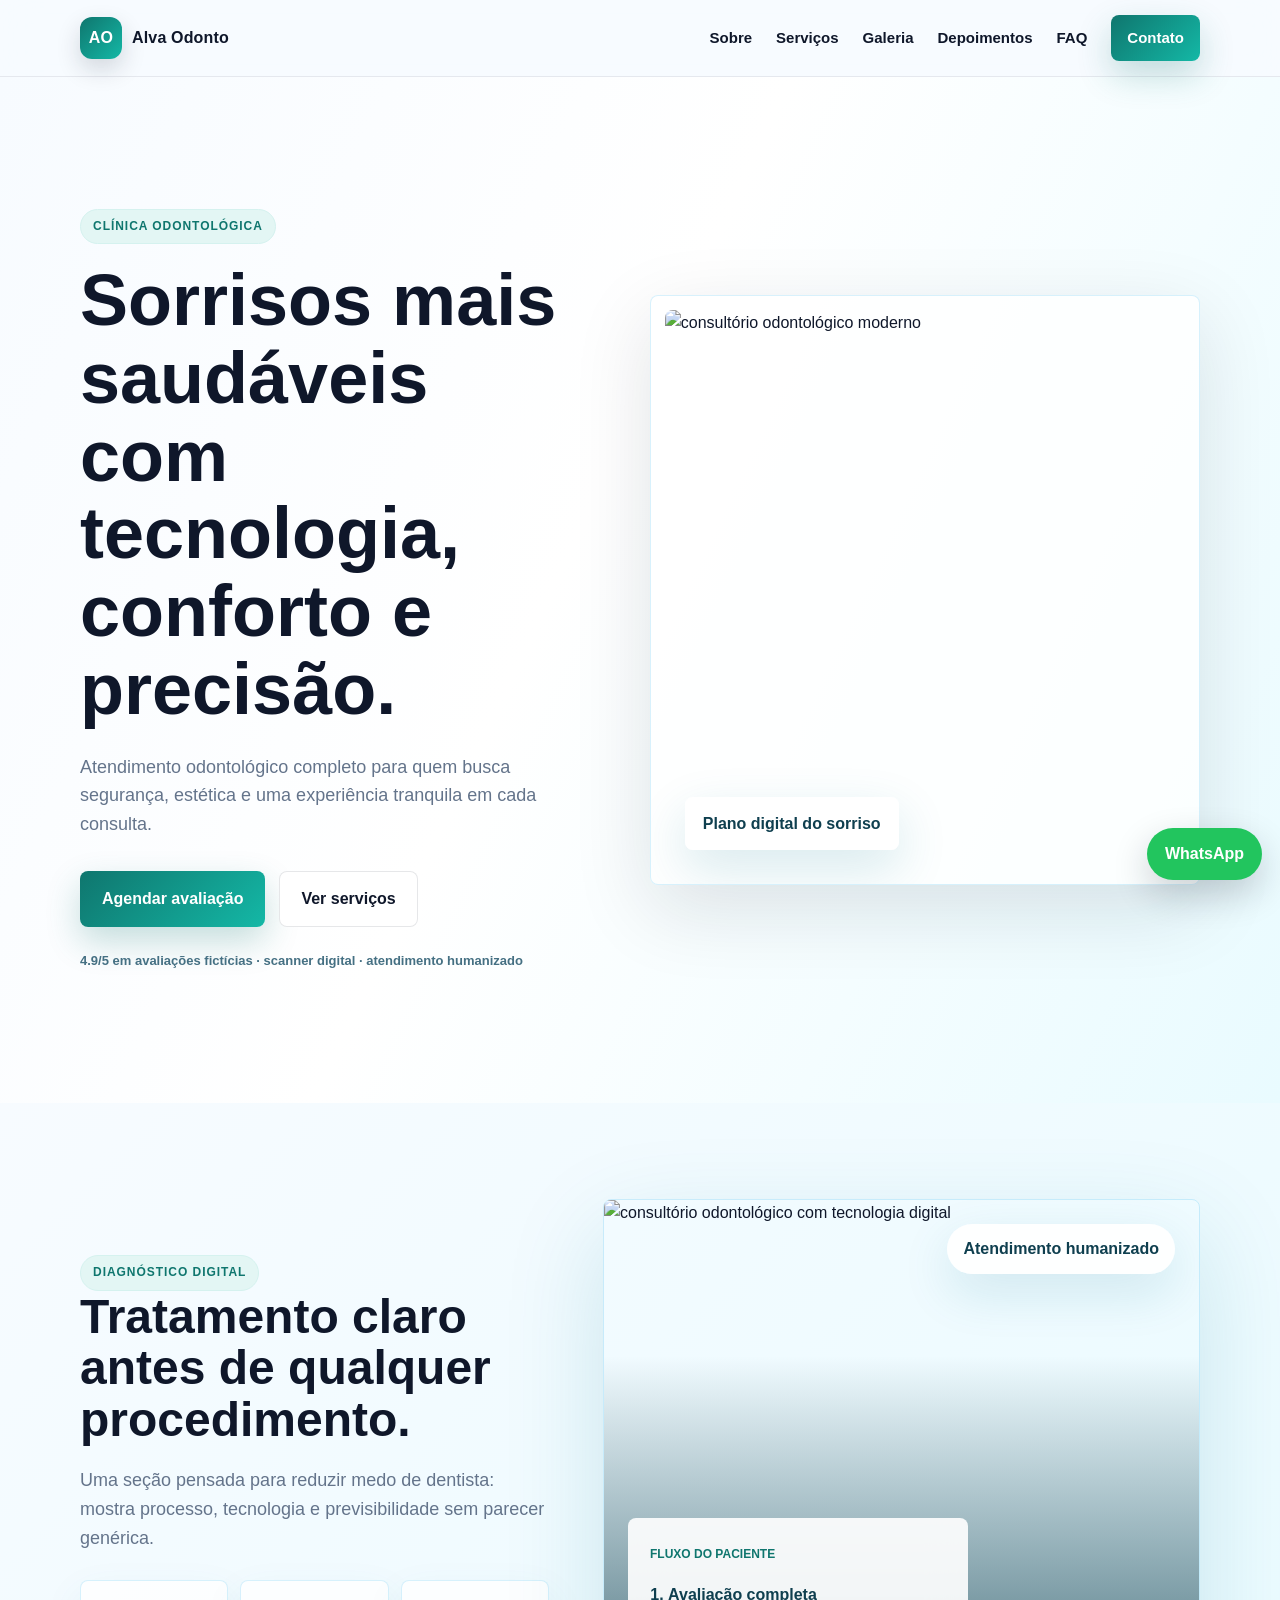
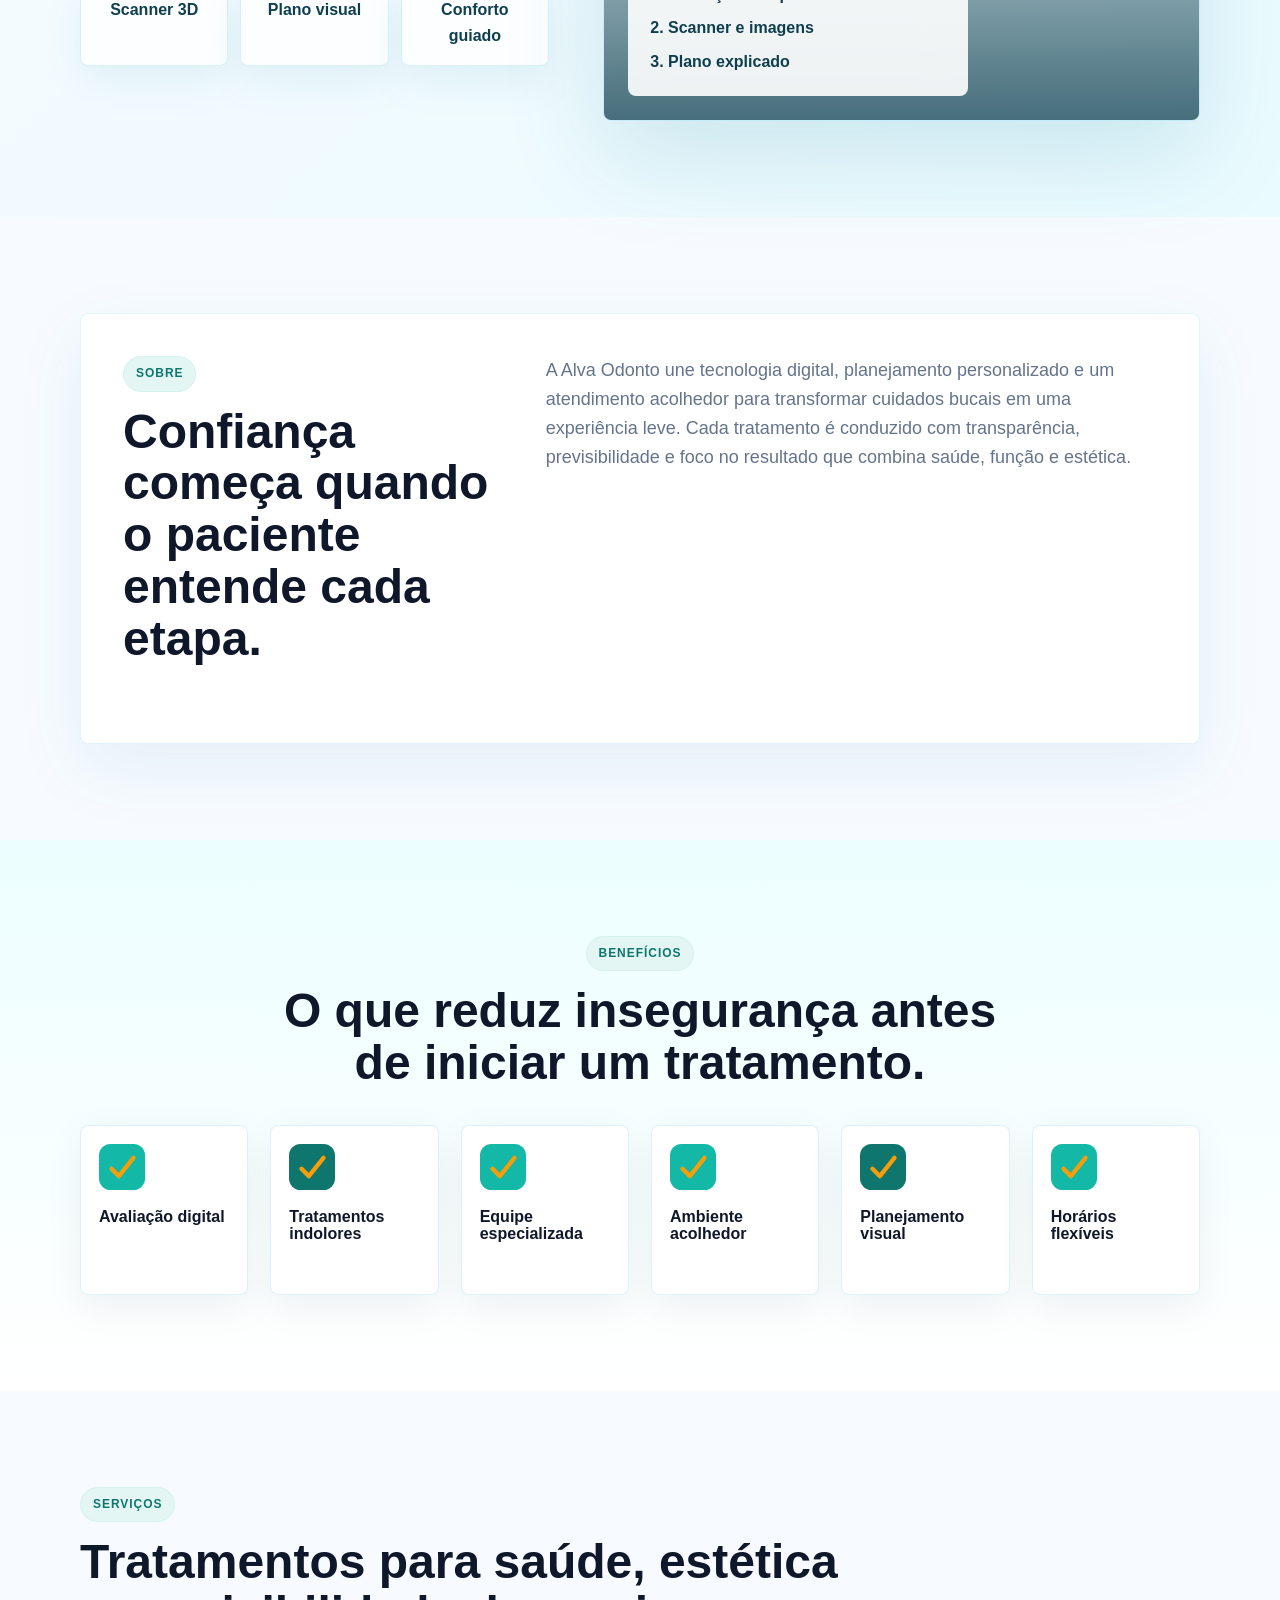
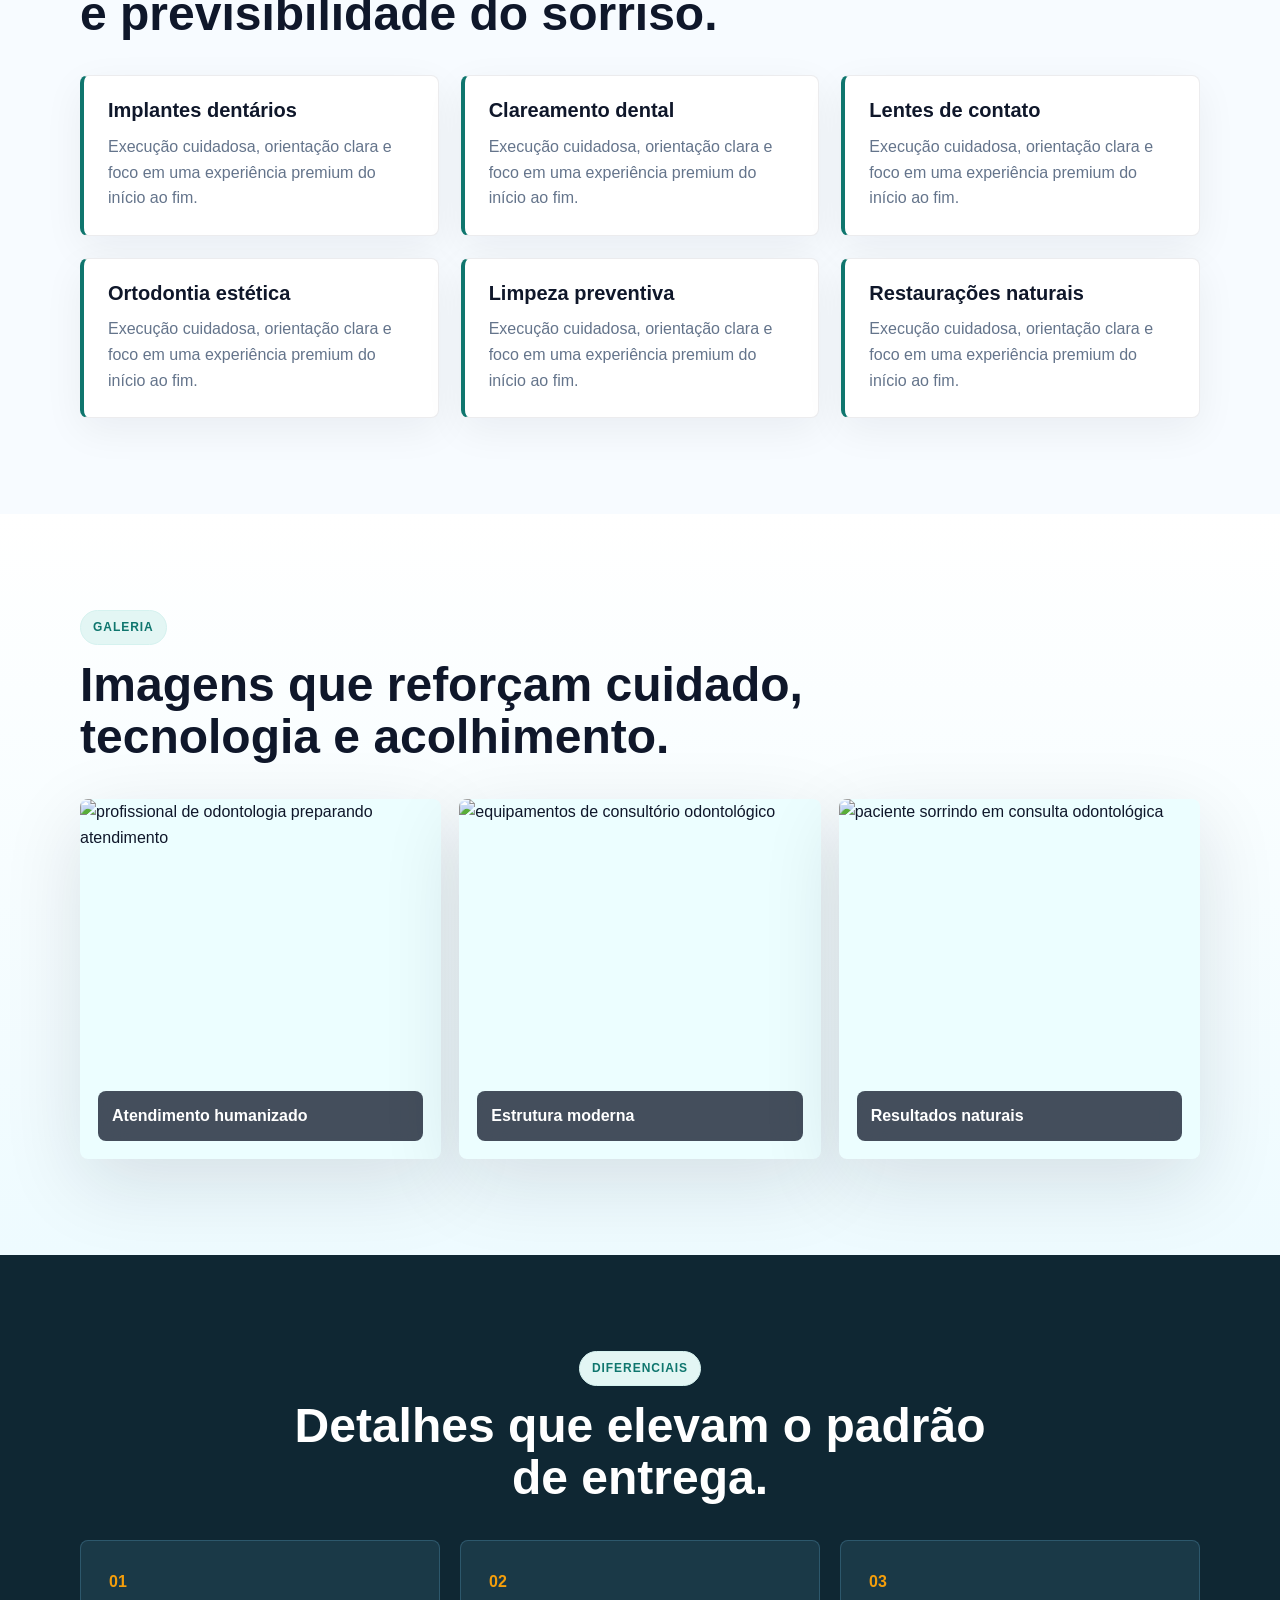
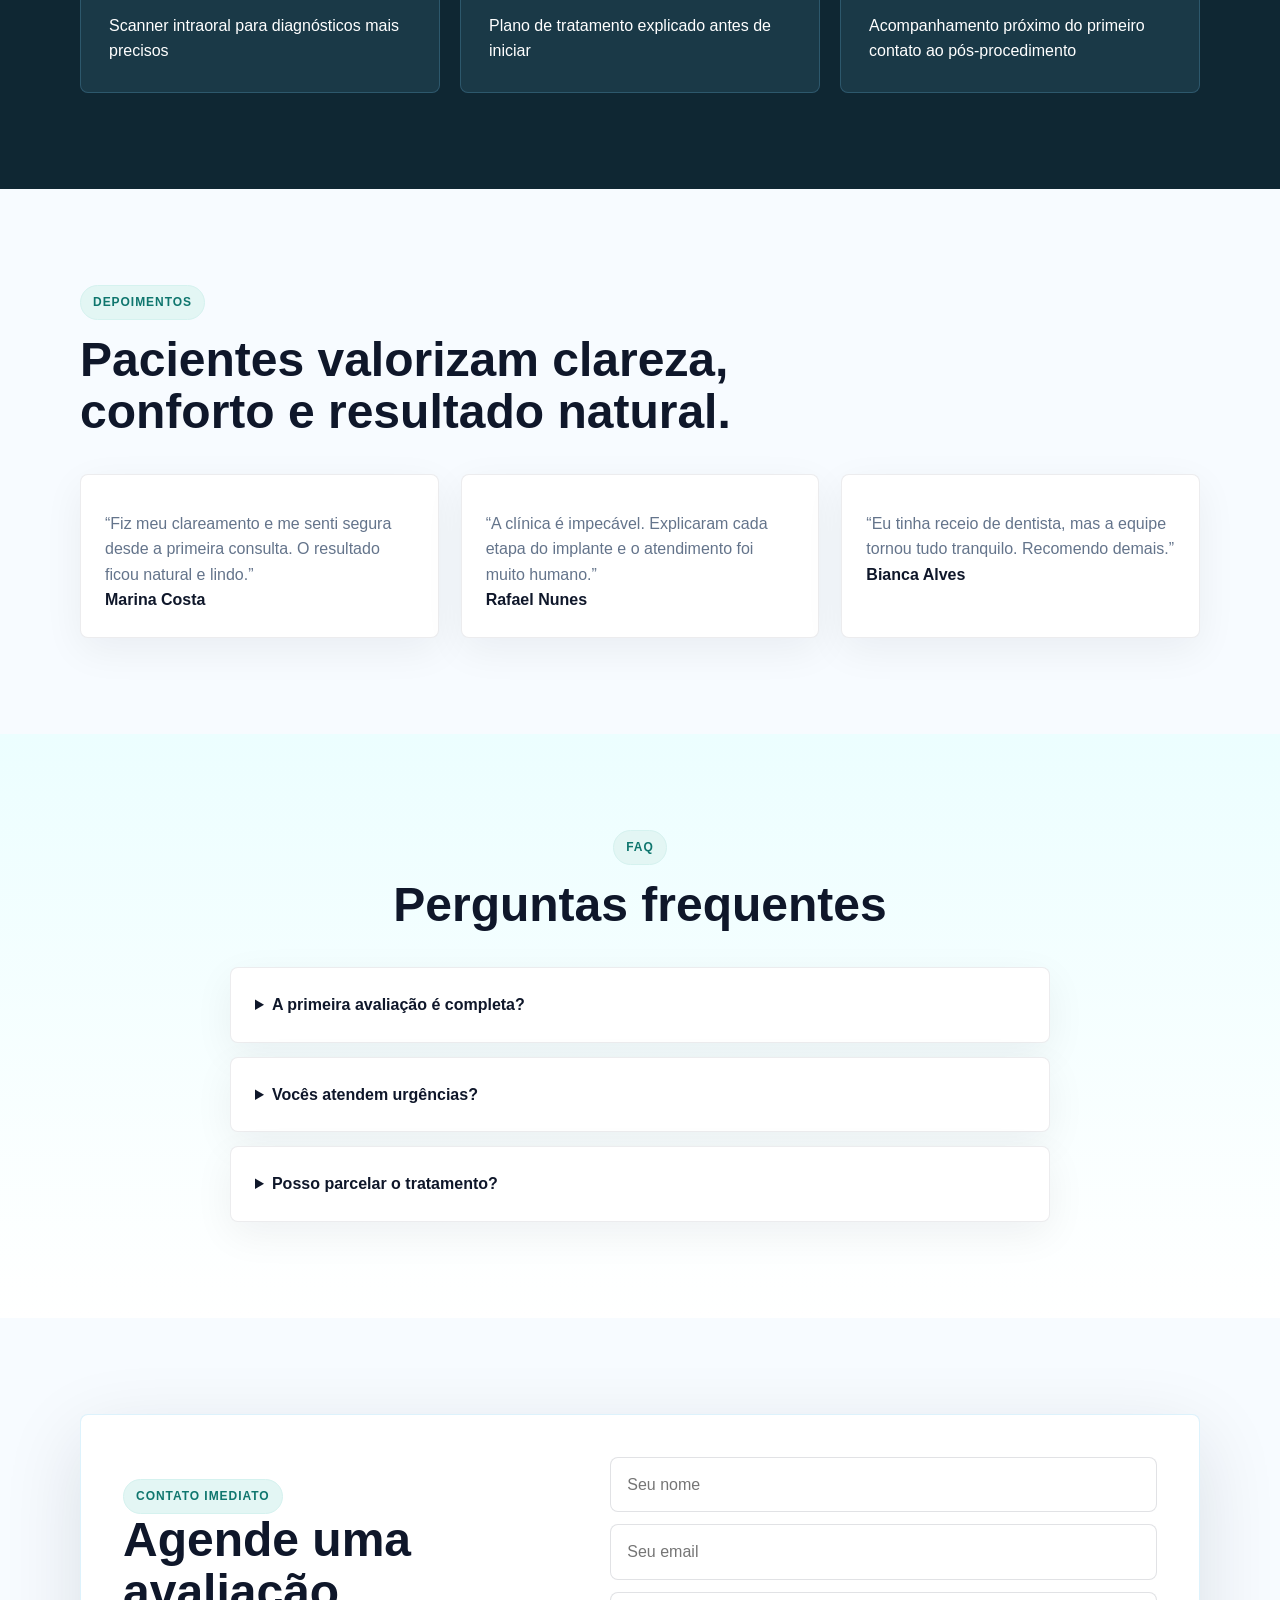
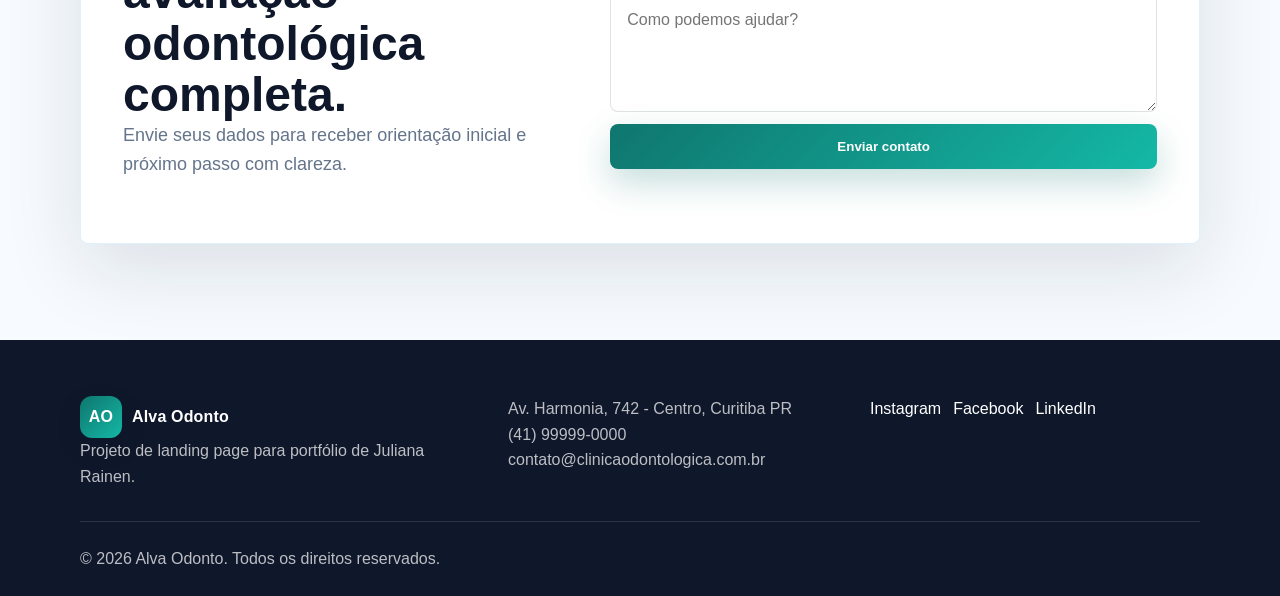
==== commit 7022966b: "Refina layout premium da clinica odontologica" ====
--- a/clinica-odontologica/index.html
+++ b/clinica-odontologica/index.html
@@ -54,25 +54,28 @@
     </section>
 
     <section class="section clinic-flow" id="diagnostico">
-      <div class="container clinic-grid">
-        <div class="section-heading reveal">
+      <div class="container clinic-diagnostic">
+        <div class="diagnostic-copy reveal">
           <span class="eyebrow">Diagnóstico digital</span>
-          <h2>Um layout mais clínico, limpo e orientado à confiança.</h2>
-        </div>
-        <div class="diagnostic-card reveal">
-          <div class="scan-line"></div>
-          <article>
-            <span>Etapa 01</span>
-            <strong>Escuta e avaliação</strong>
-          </article>
-          <article>
-            <span>Etapa 02</span>
-            <strong>Scanner e planejamento</strong>
-          </article>
-          <article>
-            <span>Etapa 03</span>
-            <strong>Tratamento previsível</strong>
-          </article>
+          <h2>Tratamento claro antes de qualquer procedimento.</h2>
+          <p>Uma seção pensada para reduzir medo de dentista: mostra processo, tecnologia e previsibilidade sem parecer genérica.</p>
+          <div class="trust-row" aria-label="Diferenciais clínicos">
+            <strong>Scanner 3D</strong>
+            <strong>Plano visual</strong>
+            <strong>Conforto guiado</strong>
+          </div>
+        </div>
+        <div class="clinic-visual reveal">
+          <img src="https://images.unsplash.com/photo-1629909613654-28e377c37b09?auto=format&fit=crop&w=1100&q=80" alt="consultório odontológico com tecnologia digital">
+          <div class="scan-card">
+            <span>Fluxo do paciente</span>
+            <ol>
+              <li>Avaliação completa</li>
+              <li>Scanner e imagens</li>
+              <li>Plano explicado</li>
+            </ol>
+          </div>
+          <div class="comfort-badge">Atendimento humanizado</div>
         </div>
       </div>
     </section>
--- a/clinica-odontologica/style.css
+++ b/clinica-odontologica/style.css
@@ -559,72 +559,118 @@
 
 .clinic-flow {
   background:
-    linear-gradient(135deg, #f7fbff, #e9fbff);
-}
-
-.clinic-grid {
-  display: grid;
-  grid-template-columns: .9fr 1.1fr;
-  gap: 42px;
+    linear-gradient(135deg, rgba(247,251,255,.94), rgba(233,251,255,.96)),
+    url("https://images.unsplash.com/photo-1606811971618-4486d14f3f99?auto=format&fit=crop&w=1600&q=80") center/cover;
+}
+
+.clinic-diagnostic {
+  display: grid;
+  grid-template-columns: .88fr 1.12fr;
+  gap: 54px;
   align-items: center;
 }
 
-.diagnostic-card {
+.diagnostic-copy {
+  max-width: 560px;
+}
+
+.diagnostic-copy p {
+  margin-top: 20px;
+  color: var(--muted);
+  font-size: 18px;
+}
+
+.trust-row {
+  display: grid;
+  grid-template-columns: repeat(3, 1fr);
+  gap: 12px;
+  margin-top: 28px;
+}
+
+.trust-row strong {
+  padding: 16px 14px;
+  border: 1px solid rgba(14,165,233,.16);
+  border-radius: 8px;
+  color: #0f3f4f;
+  background: rgba(255,255,255,.78);
+  box-shadow: 0 16px 42px rgba(14,116,144,.08);
+  text-align: center;
+}
+
+.clinic-visual {
   position: relative;
-  display: grid;
-  gap: 14px;
-  padding: 24px;
+  min-height: 520px;
+  border-radius: 8px;
+  overflow: hidden;
   border: 1px solid rgba(14,165,233,.18);
-  border-radius: 8px;
-  background: rgba(255,255,255,.82);
-  box-shadow: 0 30px 90px rgba(14,116,144,.12);
-}
-
-.scan-line {
-  height: 7px;
-  border-radius: 999px;
-  background: linear-gradient(90deg, transparent, var(--primary), transparent);
-  animation: scanMove 2.8s ease-in-out infinite;
-}
-
-.diagnostic-card article {
-  display: flex;
-  justify-content: space-between;
-  gap: 18px;
+  box-shadow: 0 34px 100px rgba(14,116,144,.16);
+}
+
+.clinic-visual::after {
+  content: "";
+  position: absolute;
+  inset: 0;
+  background: linear-gradient(180deg, transparent 30%, rgba(6, 56, 72, .72));
+}
+
+.clinic-visual img {
+  width: 100%;
+  height: 100%;
+  min-height: 520px;
+  object-fit: cover;
+}
+
+.scan-card {
+  position: absolute;
+  z-index: 2;
+  left: 24px;
+  bottom: 24px;
+  width: min(340px, calc(100% - 48px));
   padding: 22px;
   border-radius: 8px;
-  background: #fff;
-  border: 1px solid rgba(14,165,233,.1);
-}
-
-.diagnostic-card span {
+  background: rgba(255,255,255,.9);
+  backdrop-filter: blur(18px);
+}
+
+.scan-card span {
   color: var(--primary);
   font-size: 12px;
   font-weight: 900;
   text-transform: uppercase;
 }
 
-.diagnostic-card strong {
+.scan-card ol {
+  margin: 16px 0 0 18px;
   color: #0f3f4f;
-  text-align: right;
-}
-
-@keyframes scanMove {
-  0%, 100% { transform: translateX(-18%); opacity: .45; }
-  50% { transform: translateX(18%); opacity: 1; }
+  font-weight: 800;
+}
+
+.scan-card li + li {
+  margin-top: 8px;
+}
+
+.comfort-badge {
+  position: absolute;
+  z-index: 2;
+  top: 24px;
+  right: 24px;
+  padding: 12px 16px;
+  border-radius: 999px;
+  color: #0f3f4f;
+  background: rgba(255,255,255,.92);
+  box-shadow: 0 18px 50px rgba(14,116,144,.14);
+  font-weight: 900;
 }
 
 @media (max-width: 900px) {
-  .clinic-grid {
+  .clinic-diagnostic,
+  .trust-row {
     grid-template-columns: 1fr;
   }
 
-  .diagnostic-card article {
-    display: grid;
-  }
-
-  .diagnostic-card strong {
-    text-align: left;
+  .clinic-visual,
+  .clinic-visual img {
+    min-height: 420px;
   }
 }
 
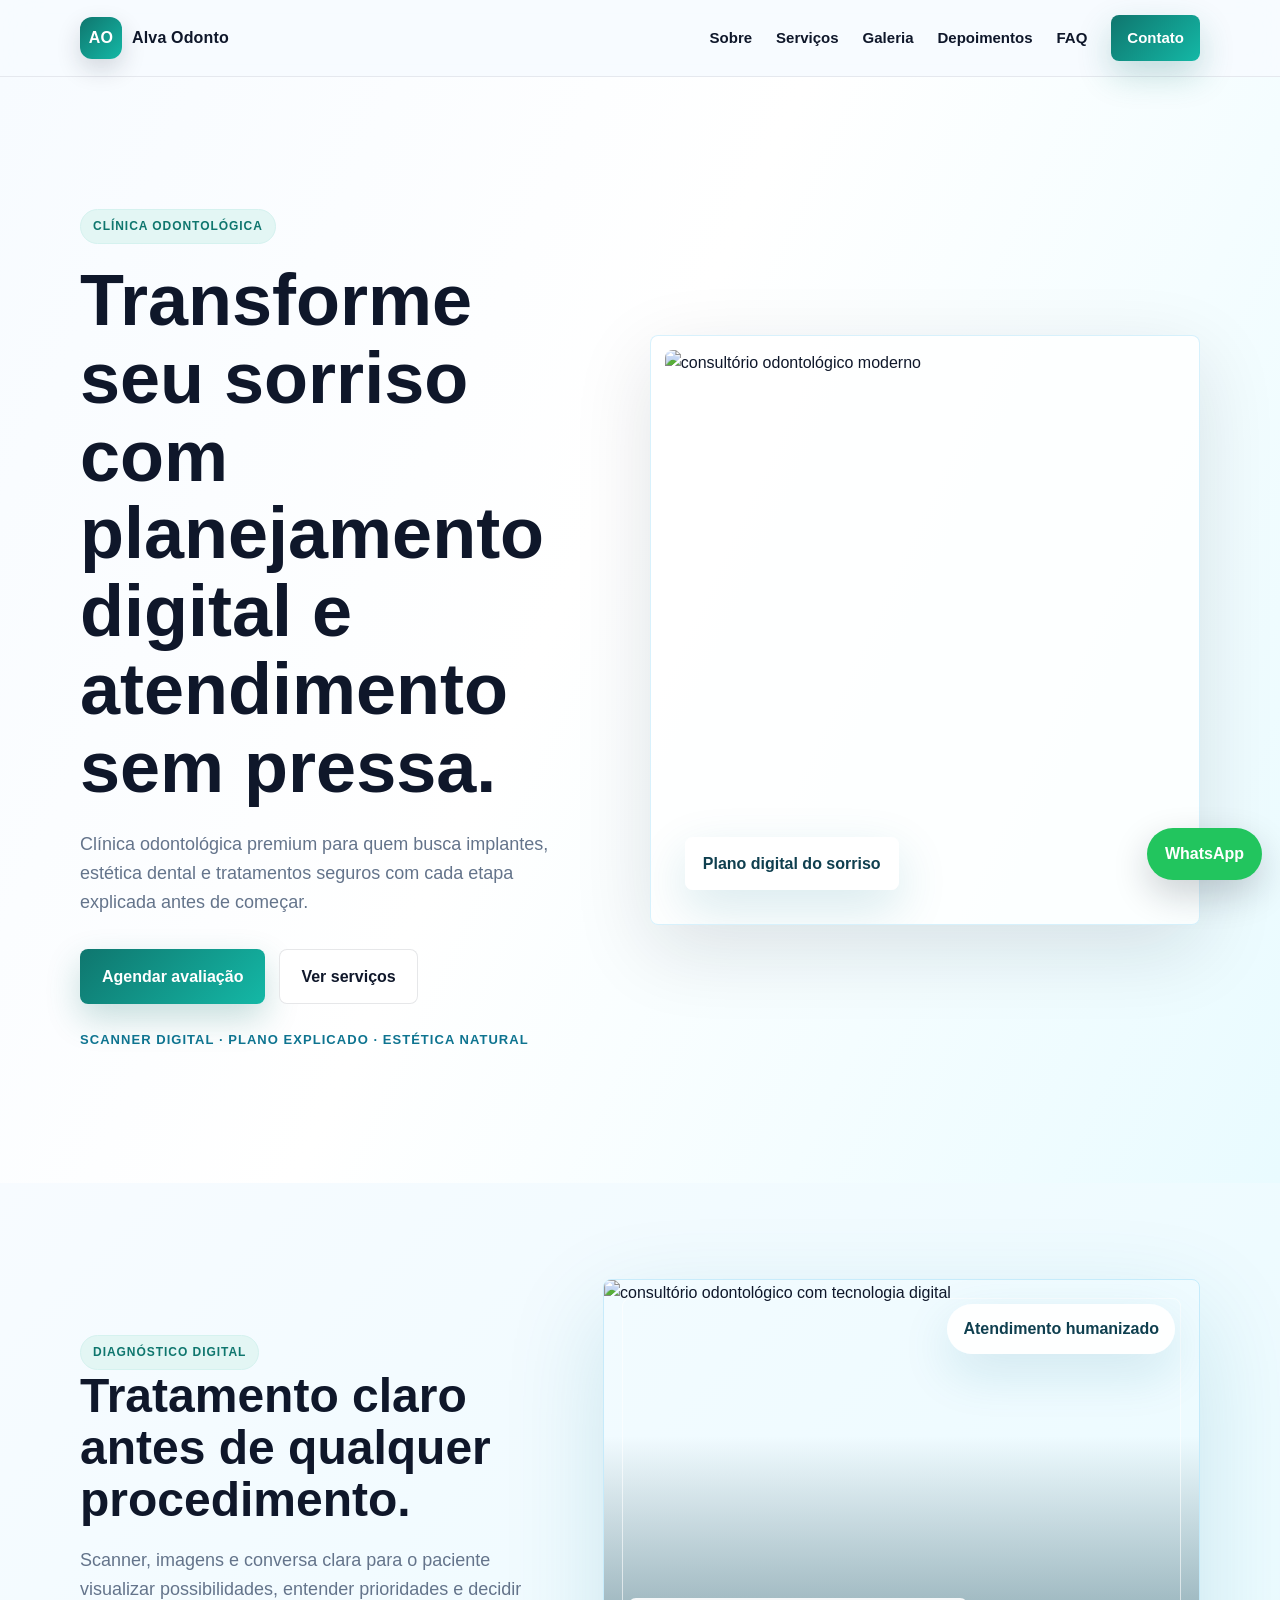
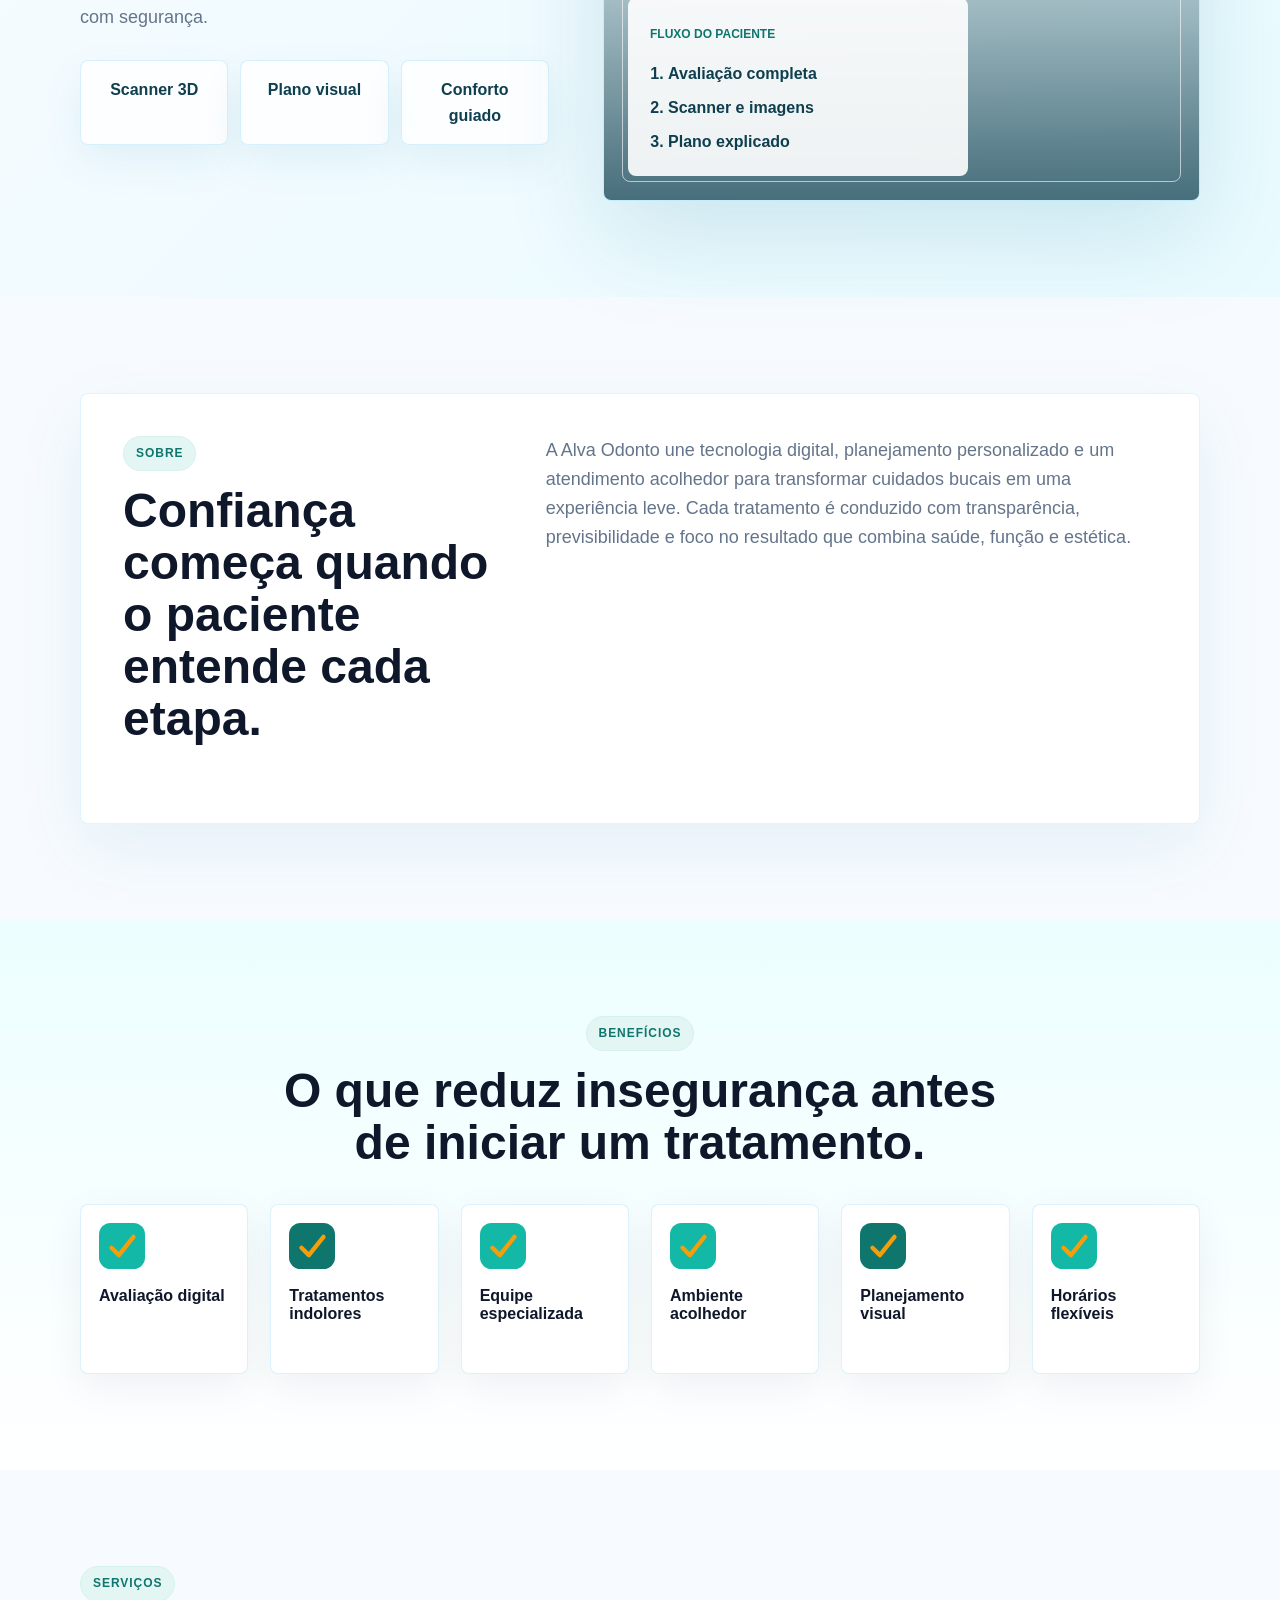
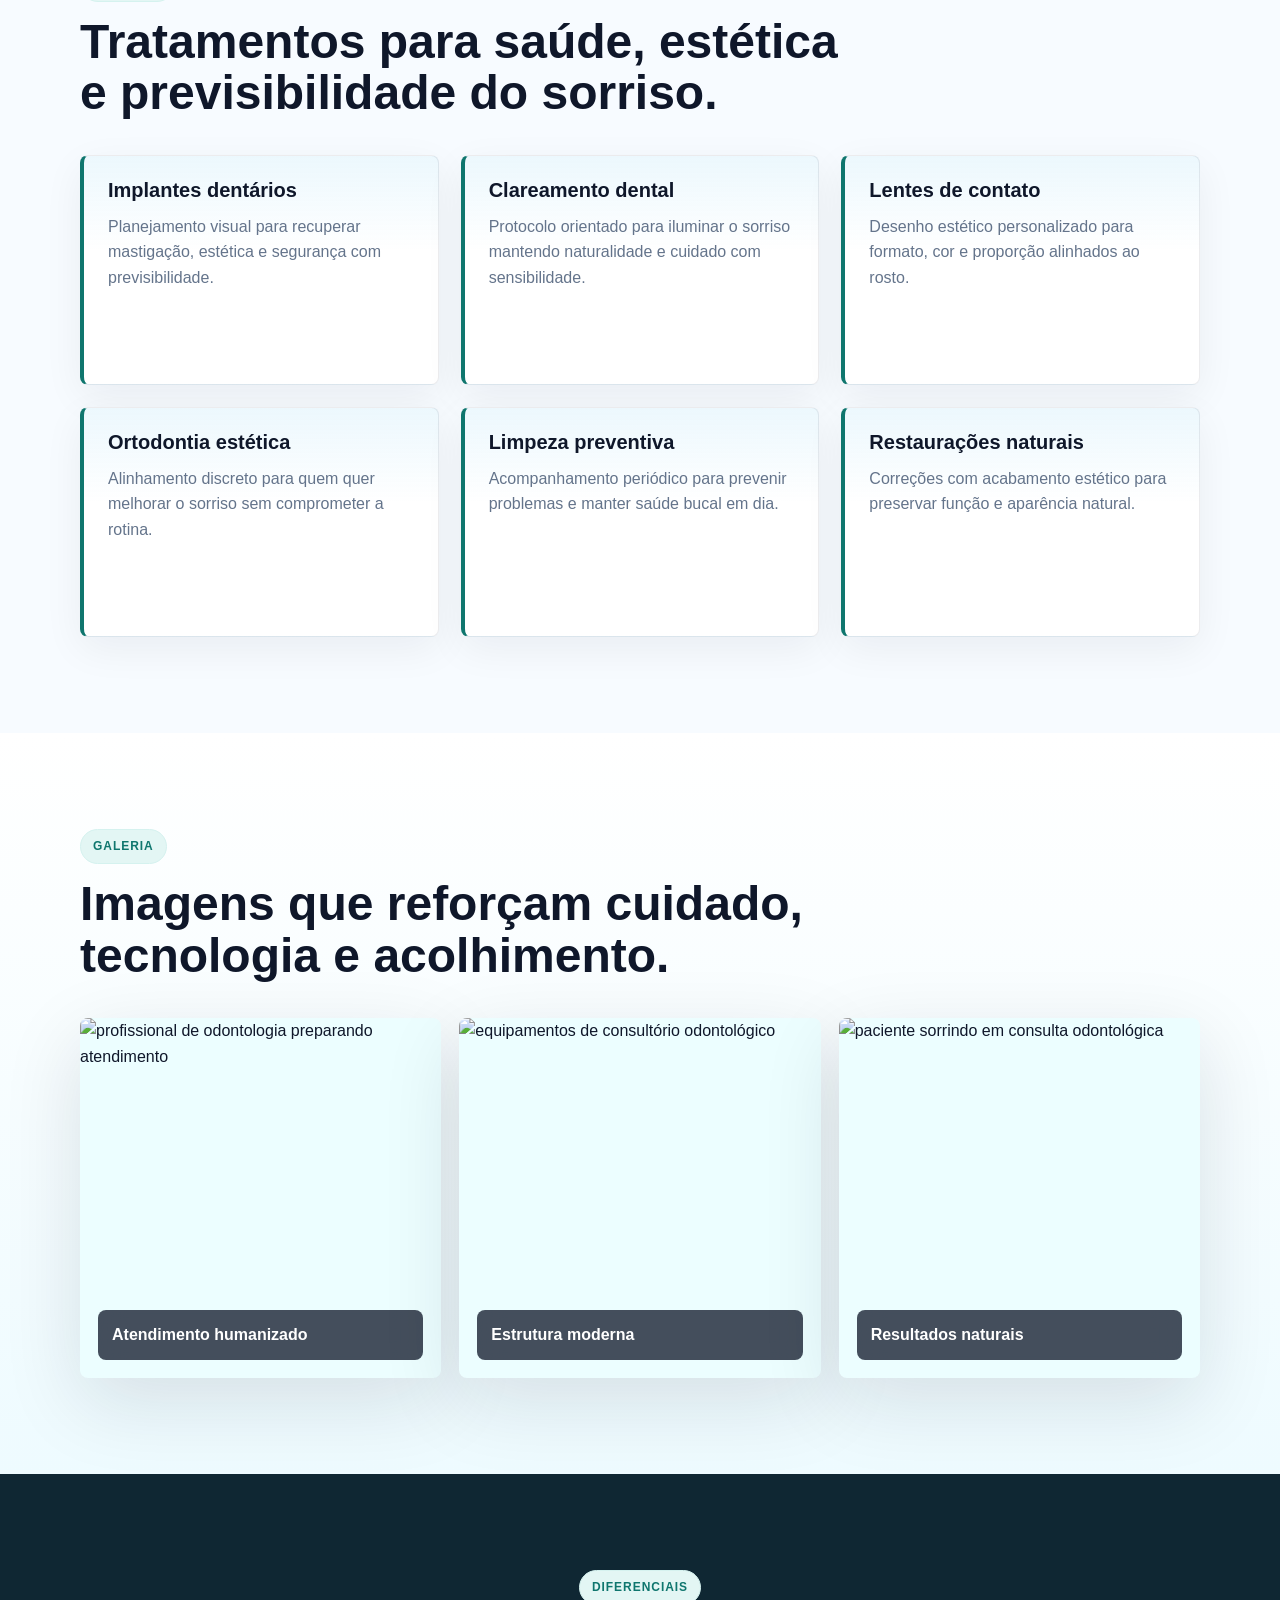
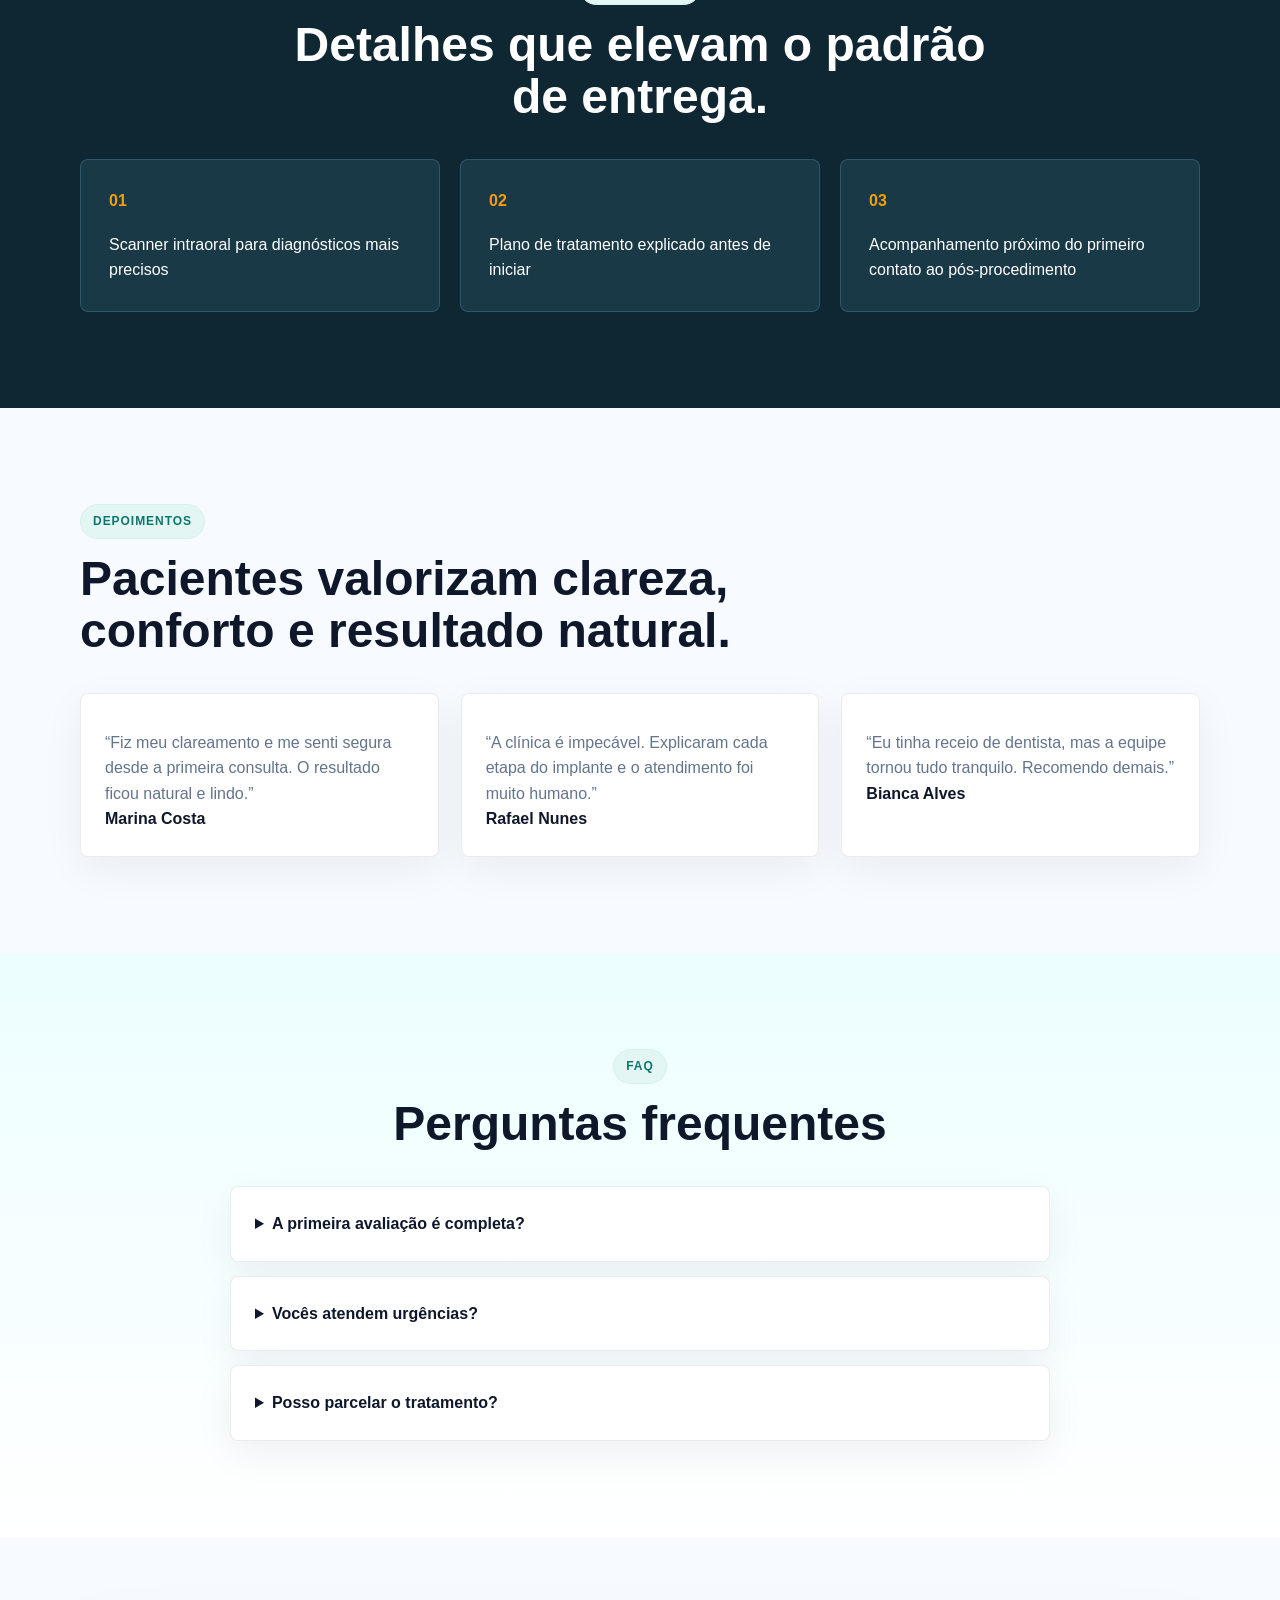
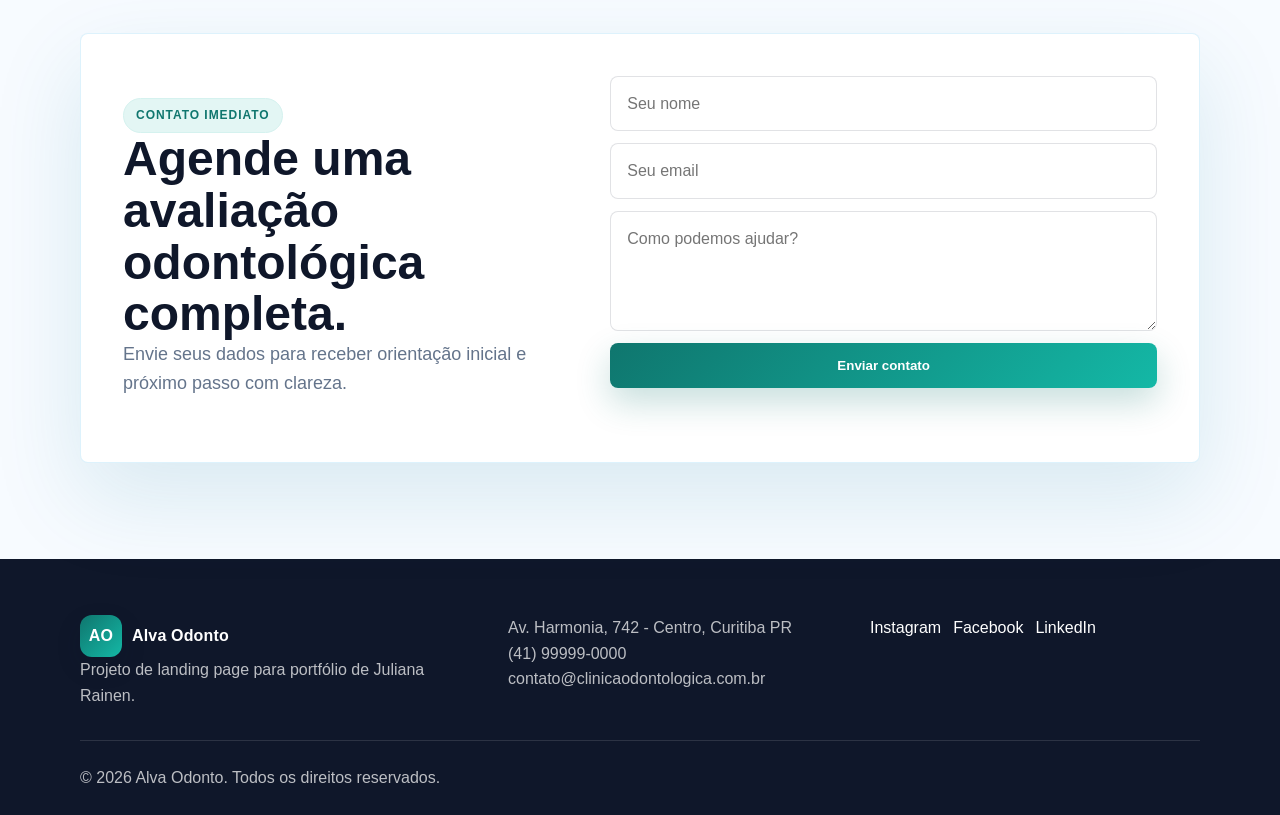
==== commit 2b3aeb60: "Eleva clinica e pilates ao padrao premium" ====
--- a/clinica-odontologica/index.html
+++ b/clinica-odontologica/index.html
@@ -40,8 +40,8 @@
       <div class="container hero-grid">
         <div class="hero-copy reveal">
           <span class="eyebrow">Clínica Odontológica</span>
-          <h1>Sorrisos mais saudáveis com tecnologia, conforto e precisão.</h1>
-          <p>Atendimento odontológico completo para quem busca segurança, estética e uma experiência tranquila em cada consulta.</p>
+          <h1>Transforme seu sorriso com planejamento digital e atendimento sem pressa.</h1>
+          <p>Clínica odontológica premium para quem busca implantes, estética dental e tratamentos seguros com cada etapa explicada antes de começar.</p>
           <div class="hero-actions">
             <a class="btn" href="https://wa.me/5541999990000?text=Olá! Quero saber mais sobre Alva%20Odonto" target="_blank" rel="noopener">Agendar avaliação</a>
             <a class="btn btn-ghost" href="#servicos">Ver serviços</a>
@@ -58,7 +58,7 @@
         <div class="diagnostic-copy reveal">
           <span class="eyebrow">Diagnóstico digital</span>
           <h2>Tratamento claro antes de qualquer procedimento.</h2>
-          <p>Uma seção pensada para reduzir medo de dentista: mostra processo, tecnologia e previsibilidade sem parecer genérica.</p>
+          <p>Scanner, imagens e conversa clara para o paciente visualizar possibilidades, entender prioridades e decidir com segurança.</p>
           <div class="trust-row" aria-label="Diferenciais clínicos">
             <strong>Scanner 3D</strong>
             <strong>Plano visual</strong>
@@ -134,27 +134,27 @@
         <div class="card-grid">
           <article class="service-card reveal">
             <h3>Implantes dentários</h3>
-            <p>Execução cuidadosa, orientação clara e foco em uma experiência premium do início ao fim.</p>
+            <p>Planejamento visual para recuperar mastigação, estética e segurança com previsibilidade.</p>
           </article>
           <article class="service-card reveal">
             <h3>Clareamento dental</h3>
-            <p>Execução cuidadosa, orientação clara e foco em uma experiência premium do início ao fim.</p>
+            <p>Protocolo orientado para iluminar o sorriso mantendo naturalidade e cuidado com sensibilidade.</p>
           </article>
           <article class="service-card reveal">
             <h3>Lentes de contato</h3>
-            <p>Execução cuidadosa, orientação clara e foco em uma experiência premium do início ao fim.</p>
+            <p>Desenho estético personalizado para formato, cor e proporção alinhados ao rosto.</p>
           </article>
           <article class="service-card reveal">
             <h3>Ortodontia estética</h3>
-            <p>Execução cuidadosa, orientação clara e foco em uma experiência premium do início ao fim.</p>
+            <p>Alinhamento discreto para quem quer melhorar o sorriso sem comprometer a rotina.</p>
           </article>
           <article class="service-card reveal">
             <h3>Limpeza preventiva</h3>
-            <p>Execução cuidadosa, orientação clara e foco em uma experiência premium do início ao fim.</p>
+            <p>Acompanhamento periódico para prevenir problemas e manter saúde bucal em dia.</p>
           </article>
           <article class="service-card reveal">
             <h3>Restaurações naturais</h3>
-            <p>Execução cuidadosa, orientação clara e foco em uma experiência premium do início ao fim.</p>
+            <p>Correções com acabamento estético para preservar função e aparência natural.</p>
           </article>
         </div>
       </div>
--- a/clinica-odontologica/style.css
+++ b/clinica-odontologica/style.css
@@ -563,6 +563,17 @@
     url("https://images.unsplash.com/photo-1606811971618-4486d14f3f99?auto=format&fit=crop&w=1600&q=80") center/cover;
 }
 
+.hero-copy .hero-actions::after {
+  content: "scanner digital · plano explicado · estética natural";
+  flex-basis: 100%;
+  margin-top: 12px;
+  color: #0e7490;
+  font-size: 13px;
+  font-weight: 900;
+  letter-spacing: .08em;
+  text-transform: uppercase;
+}
+
 .clinic-diagnostic {
   display: grid;
   grid-template-columns: .88fr 1.12fr;
@@ -604,6 +615,16 @@
   overflow: hidden;
   border: 1px solid rgba(14,165,233,.18);
   box-shadow: 0 34px 100px rgba(14,116,144,.16);
+}
+
+.clinic-visual::before {
+  content: "";
+  position: absolute;
+  inset: 18px;
+  z-index: 2;
+  border: 1px solid rgba(255,255,255,.6);
+  border-radius: 8px;
+  pointer-events: none;
 }
 
 .clinic-visual::after {
@@ -662,6 +683,21 @@
   font-weight: 900;
 }
 
+.service-card {
+  min-height: 230px;
+  background:
+    linear-gradient(180deg, rgba(14,165,233,.08), transparent 42%),
+    #fff;
+}
+
+.visual-showcase {
+  background: #f7fbff;
+}
+
+.cta-panel {
+  box-shadow: 0 34px 90px rgba(14,116,144,.13);
+}
+
 @media (max-width: 900px) {
   .clinic-diagnostic,
   .trust-row {
